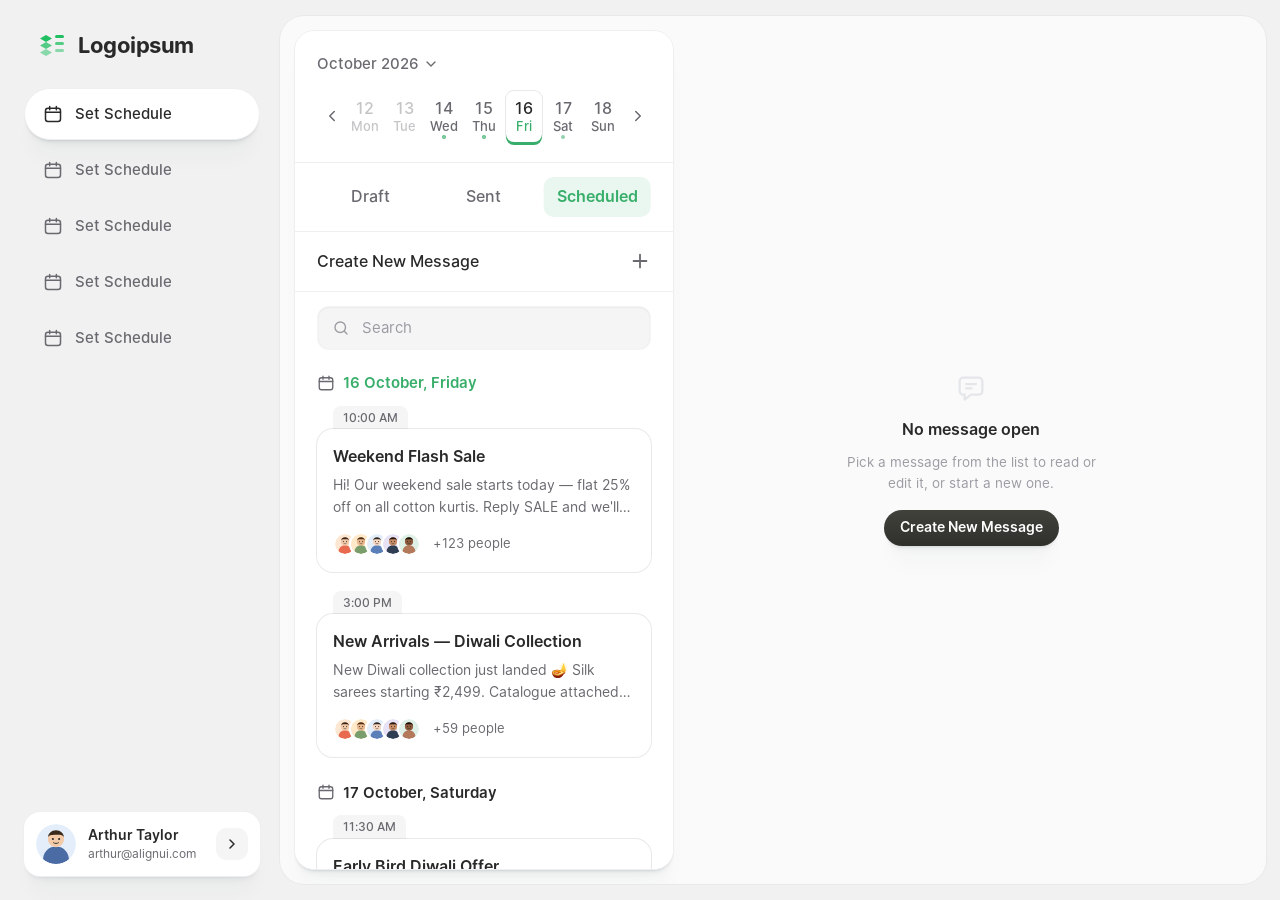
==== index.html @ b4d51d0e "Open on an empty composer and gate the draft flow The composer opened holding a message nobody asked" ====
<!DOCTYPE html>
<html lang="en">
<head>
<meta charset="UTF-8" />
<meta name="viewport" content="width=device-width, initial-scale=1.0" />
<title>Campaign Composer — WhatsApp Automation</title>
<link rel="stylesheet" href="css/styles.css" />
</head>
<body>

<!-- ============================= APP SHELL ============================= -->
<div class="app">

  <!-- ---------------------------- SIDEBAR ---------------------------- -->
  <aside class="sidebar">

    <div class="sidebar__logo">
      <svg width="32" height="32" viewBox="0 0 32 32" fill="none" aria-hidden="true">
        <path d="M4 8.5 10 5l6 3.5L10 12 4 8.5Z" fill="#1FBF62"/>
        <path d="M4 15.5 10 12l6 3.5L10 19l-6-3.5Z" fill="#1FBF62" opacity=".75"/>
        <path d="M4 22.5 10 19l6 3.5L10 26l-6-3.5Z" fill="#1FBF62" opacity=".5"/>
        <rect x="19" y="5" width="9" height="3" rx="1.5" fill="#1FBF62"/>
        <rect x="19" y="12" width="9" height="3" rx="1.5" fill="#1FBF62" opacity=".75"/>
        <rect x="19" y="19" width="9" height="3" rx="1.5" fill="#1FBF62" opacity=".5"/>
      </svg>
      <span class="sidebar__logo-text">Logoipsum</span>
    </div>

    <nav class="sidebar__nav" aria-label="Main">
      <a class="nav-item is-active" href="#">
        <span class="nav-item__icon">
          <svg viewBox="0 0 24 24" fill="none" aria-hidden="true">
            <rect x="3" y="5" width="18" height="16" rx="3" stroke="currentColor" stroke-width="1.8"/>
            <path d="M3 10h18M8 3v4M16 3v4" stroke="currentColor" stroke-width="1.8" stroke-linecap="round"/>
          </svg>
        </span>
        <span class="nav-item__label">Set Schedule</span>
      </a>
      <a class="nav-item" href="#">
        <span class="nav-item__icon">
          <svg viewBox="0 0 24 24" fill="none" aria-hidden="true">
            <rect x="3" y="5" width="18" height="16" rx="3" stroke="currentColor" stroke-width="1.8"/>
            <path d="M3 10h18M8 3v4M16 3v4" stroke="currentColor" stroke-width="1.8" stroke-linecap="round"/>
          </svg>
        </span>
        <span class="nav-item__label">Set Schedule</span>
      </a>
      <a class="nav-item" href="#">
        <span class="nav-item__icon">
          <svg viewBox="0 0 24 24" fill="none" aria-hidden="true">
            <rect x="3" y="5" width="18" height="16" rx="3" stroke="currentColor" stroke-width="1.8"/>
            <path d="M3 10h18M8 3v4M16 3v4" stroke="currentColor" stroke-width="1.8" stroke-linecap="round"/>
          </svg>
        </span>
        <span class="nav-item__label">Set Schedule</span>
      </a>
      <a class="nav-item" href="#">
        <span class="nav-item__icon">
          <svg viewBox="0 0 24 24" fill="none" aria-hidden="true">
            <rect x="3" y="5" width="18" height="16" rx="3" stroke="currentColor" stroke-width="1.8"/>
            <path d="M3 10h18M8 3v4M16 3v4" stroke="currentColor" stroke-width="1.8" stroke-linecap="round"/>
          </svg>
        </span>
        <span class="nav-item__label">Set Schedule</span>
      </a>
      <a class="nav-item" href="#">
        <span class="nav-item__icon">
          <svg viewBox="0 0 24 24" fill="none" aria-hidden="true">
            <rect x="3" y="5" width="18" height="16" rx="3" stroke="currentColor" stroke-width="1.8"/>
            <path d="M3 10h18M8 3v4M16 3v4" stroke="currentColor" stroke-width="1.8" stroke-linecap="round"/>
          </svg>
        </span>
        <span class="nav-item__label">Set Schedule</span>
      </a>
    </nav>

    <button class="account" type="button">
      <span class="account__avatar">
        <img src="assets/avatar-arthur.svg" alt="" />
      </span>
      <span class="account__meta">
        <span class="account__name">Arthur Taylor</span>
        <span class="account__mail">arthur@alignui.com</span>
      </span>
      <span class="account__chevron" aria-hidden="true">
        <svg viewBox="0 0 24 24" fill="none"><path d="m9 6 6 6-6 6" stroke="currentColor" stroke-width="2.2" stroke-linecap="round" stroke-linejoin="round"/></svg>
      </span>
    </button>

  </aside>

  <!-- --------------------------- WORKSPACE --------------------------- -->
  <main class="workspace">

    <!-- ......................... SCHEDULE PANEL ........................ -->
    <section class="panel" aria-label="Campaigns">

      <header class="panel__head">
        <button class="panel__month" id="monthBtn" type="button"
                aria-haspopup="dialog" aria-expanded="false">
          <span id="month">October 2026</span>
          <svg class="panel__month-caret" viewBox="0 0 24 24" fill="none" aria-hidden="true">
            <path d="m6 9 6 6 6-6" stroke="currentColor" stroke-width="2"
                  stroke-linecap="round" stroke-linejoin="round"/>
          </svg>
        </button>

        <div class="monthpop" id="monthPop" role="dialog" aria-label="Pick a date" hidden>
          <div class="monthpop__head">
            <button class="monthpop__nav" id="popPrev" type="button" aria-label="Previous month">
              <svg viewBox="0 0 24 24" fill="none"><path d="m15 6-6 6 6 6" stroke="currentColor" stroke-width="2" stroke-linecap="round" stroke-linejoin="round"/></svg>
            </button>
            <span class="monthpop__title" id="popTitle">October 2026</span>
            <button class="monthpop__nav" id="popNext" type="button" aria-label="Next month">
              <svg viewBox="0 0 24 24" fill="none"><path d="m9 6 6 6-6 6" stroke="currentColor" stroke-width="2" stroke-linecap="round" stroke-linejoin="round"/></svg>
            </button>
          </div>
          <div class="monthpop__dows" aria-hidden="true">
            <span>Mo</span><span>Tu</span><span>We</span><span>Th</span><span>Fr</span><span>Sa</span><span>Su</span>
          </div>
          <div class="monthpop__grid" id="popGrid"></div>
        </div>

        <div class="datestrip">
          <button class="datestrip__arrow" id="prevWeek" type="button" aria-label="Previous week">
            <svg viewBox="0 0 24 24" fill="none"><path d="m15 6-6 6 6 6" stroke="currentColor" stroke-width="2" stroke-linecap="round" stroke-linejoin="round"/></svg>
          </button>

          <ul class="datestrip__list" id="datestrip" role="tablist"></ul>

          <button class="datestrip__arrow" id="nextWeek" type="button" aria-label="Next week">
            <svg viewBox="0 0 24 24" fill="none"><path d="m9 6 6 6-6 6" stroke="currentColor" stroke-width="2" stroke-linecap="round" stroke-linejoin="round"/></svg>
          </button>
        </div>
      </header>

      <div class="segmented" role="tablist" aria-label="Campaign status">
        <div class="segmented__track" id="segTrack">
          <span class="segmented__thumb" aria-hidden="true"></span>
          <button class="segmented__item" type="button" role="tab" aria-selected="false" data-status="draft">Draft</button>
          <button class="segmented__item" type="button" role="tab" aria-selected="false" data-status="sent">Sent</button>
          <button class="segmented__item is-active" type="button" role="tab" aria-selected="true" data-status="scheduled">Scheduled</button>
        </div>
      </div>

      <button class="new-draft" type="button">
        <span>Create New Message</span>
        <span class="new-draft__plus" aria-hidden="true">
          <svg viewBox="0 0 24 24" fill="none"><path d="M12 5v14M5 12h14" stroke="currentColor" stroke-width="2" stroke-linecap="round"/></svg>
        </span>
      </button>

      <div class="panel__search">
        <label class="search">
          <span class="search__icon" aria-hidden="true">
            <svg viewBox="0 0 24 24" fill="none"><circle cx="11" cy="11" r="7" stroke="currentColor" stroke-width="1.8"/><path d="m20 20-3.2-3.2" stroke="currentColor" stroke-width="1.8" stroke-linecap="round"/></svg>
          </span>
          <input type="search" placeholder="Search" aria-label="Search campaigns" />
        </label>
      </div>

      <div class="panel__scroll" id="list"></div>
    </section>

    <!-- ........................... COMPOSER ........................... -->
    <section class="composer" aria-label="Message composer">

      <div class="composer__body">
        <div class="composer__title" contenteditable="true" role="textbox"
             aria-label="Campaign title" data-placeholder="Campaign Title"></div>
        <div class="composer__editor" contenteditable="true" role="textbox" aria-multiline="true"
             data-placeholder="Start writing you message"></div>
      </div>

      <!-- shown whenever nothing is selected, so the composer is never
           holding a message the user did not ask to open -->
      <div class="composer__empty" id="composerEmpty" hidden>
        <span class="composer__empty-icon" aria-hidden="true">
          <svg viewBox="0 0 24 24" fill="none">
            <path d="M4 6.5A2.5 2.5 0 0 1 6.5 4h11A2.5 2.5 0 0 1 20 6.5v7a2.5 2.5 0 0 1-2.5 2.5H12l-4.5 3.5V16H6.5A2.5 2.5 0 0 1 4 13.5v-7Z"
                  stroke="currentColor" stroke-width="1.6" stroke-linejoin="round"/>
            <path d="M8.5 8.5h7M8.5 11.5h4" stroke="currentColor" stroke-width="1.6" stroke-linecap="round"/>
          </svg>
        </span>
        <h3 class="composer__empty-title">No message open</h3>
        <p class="composer__empty-body">
          Pick a message from the list to read or edit it, or start a new one.
        </p>
        <button class="btn btn--primary" type="button" id="emptyNewBtn">Create New Message</button>
      </div>

      <!-- phone preview -->
      <aside class="preview" aria-label="WhatsApp preview">
        <div class="phone">
          <div class="phone__statusbar">
            <span class="phone__time">9:41</span>
            <span class="phone__indicators" aria-hidden="true">
              <svg viewBox="0 0 68 14" fill="none">
                <path d="M1 10h2v3H1zM5 8h2v5H5zM9 6h2v7H9zM13 4h2v9h-2z" fill="#111"/>
                <path d="M25 6.5a7 7 0 0 1 9 0M27 9a4 4 0 0 1 5 0M29.4 11.2l1.1 1.1 1.1-1.1a1.6 1.6 0 0 0-2.2 0Z" stroke="#111" stroke-width="1.3" stroke-linecap="round"/>
                <rect x="45" y="4" width="19" height="9" rx="2.6" stroke="#111" stroke-width="1.2"/>
                <rect x="46.6" y="5.6" width="15" height="5.8" rx="1.5" fill="#111"/>
                <path d="M65.6 7.4v2.2" stroke="#111" stroke-width="1.4" stroke-linecap="round"/>
              </svg>
            </span>
          </div>

          <div class="phone__topbar">
            <button class="phone__back" type="button" aria-label="Back">
              <svg viewBox="0 0 24 24" fill="none"><path d="m15 6-6 6 6 6" stroke="#0FA958" stroke-width="2.2" stroke-linecap="round" stroke-linejoin="round"/></svg>
            </button>
            <img class="phone__avatar" src="assets/avatar-3.svg" alt="" />
            <div class="phone__who">
              <span class="phone__name">Martha Craig</span>
              <span class="phone__sub">tap here for contact info</span>
            </div>
            <span class="phone__actions" aria-hidden="true">
              <svg viewBox="0 0 24 24" fill="none"><rect x="2" y="6" width="13" height="12" rx="3" stroke="#0FA958" stroke-width="1.7"/><path d="m16 11 5-3v8l-5-3v-2Z" stroke="#0FA958" stroke-width="1.7" stroke-linejoin="round"/></svg>
              <svg viewBox="0 0 24 24" fill="none"><path d="M6.5 3.5 9 8l-2 2c1 2.5 3.5 5 6 6l2-2 4.5 2.5-1.5 4C10 20 4 14 2.5 5l4-1.5Z" stroke="#0FA958" stroke-width="1.7" stroke-linejoin="round"/></svg>
            </span>
          </div>

          <div class="phone__chat">
            <div class="daychip">14 October</div>

            <div class="bub bub--out">Last two days of the Navratri sale — up to 40% off. Store open till 9 PM.<span class="bub__meta">10:00 <i class="tick"></i></span></div>

            <div class="bub bub--in">Do you have the green kurti in M?<span class="bub__meta">10:12</span></div>
            <div class="bub bub--out">Yes we do 🙂 Shall I keep one aside for you?<span class="bub__meta">10:15 <i class="tick"></i></span></div>
            <div class="bub bub--in">Yes please, I'll collect it tomorrow<span class="bub__meta">10:16</span></div>

            <div class="bub bub--out bub--file">
              <span class="file">
                <span class="file__icon" aria-hidden="true">
                  <svg viewBox="0 0 24 24" fill="none"><path d="M6 3h8l4 4v14H6V3Z" stroke="#0FA958" stroke-width="1.6" stroke-linejoin="round"/><path d="M14 3v4h4" stroke="#0FA958" stroke-width="1.6" stroke-linejoin="round"/></svg>
                </span>
                <span class="file__name">Diwali-Catalogue.pdf</span>
              </span>
              <span class="bub__meta">2.4 MB · pdf &nbsp;10:18 <i class="tick"></i></span>
            </div>

            <div class="daychip" id="liveDay" hidden>Today</div>

            <!-- live preview of what is typed in the composer -->
            <div class="bub bub--out bub--live" hidden></div>
          </div>

          <div class="phone__inputbar">
            <span class="phone__ibtn" aria-hidden="true">
              <svg viewBox="0 0 24 24" fill="none"><path d="M12 5v14M5 12h14" stroke="#7C8B95" stroke-width="1.9" stroke-linecap="round"/></svg>
            </span>
            <span class="phone__field"></span>
            <span class="phone__ibtn" aria-hidden="true">
              <svg viewBox="0 0 24 24" fill="none"><rect x="3" y="4" width="18" height="16" rx="5" stroke="#7C8B95" stroke-width="1.7"/><path d="M8 14c1.2 1.3 2.5 2 4 2s2.8-.7 4-2" stroke="#7C8B95" stroke-width="1.7" stroke-linecap="round"/></svg>
            </span>
            <span class="phone__ibtn" aria-hidden="true">
              <svg viewBox="0 0 24 24" fill="none"><rect x="3" y="6" width="14" height="12" rx="3" stroke="#7C8B95" stroke-width="1.7"/><path d="m17 12 4-3v6l-4-3Z" stroke="#7C8B95" stroke-width="1.7" stroke-linejoin="round"/></svg>
            </span>
            <span class="phone__ibtn" aria-hidden="true">
              <svg viewBox="0 0 24 24" fill="none"><rect x="9" y="3" width="6" height="11" rx="3" stroke="#7C8B95" stroke-width="1.7"/><path d="M5 11a7 7 0 0 0 14 0M12 18v3" stroke="#7C8B95" stroke-width="1.7" stroke-linecap="round"/></svg>
            </span>
          </div>

          <span class="phone__home" aria-hidden="true"></span>
        </div>
      </aside>

      <!-- ......................... ACTION BAR ......................... -->
      <footer class="actionbar">
        <div class="tools">
          <button class="tool" type="button" aria-label="Add location">
            <svg viewBox="0 0 24 24" fill="none"><circle cx="12" cy="12" r="9" stroke="currentColor" stroke-width="1.7"/><path d="M12 7.5c-1.7 0-3 1.3-3 2.9 0 2.2 3 5.6 3 5.6s3-3.4 3-5.6c0-1.6-1.3-2.9-3-2.9Z" stroke="currentColor" stroke-width="1.5" stroke-linejoin="round"/></svg>
          </button>
          <button class="tool" type="button" aria-label="Add image">
            <svg viewBox="0 0 24 24" fill="none"><rect x="3" y="5" width="18" height="14" rx="3.5" stroke="currentColor" stroke-width="1.7"/><circle cx="9" cy="10" r="1.6" stroke="currentColor" stroke-width="1.5"/><path d="m4.5 17.5 4.2-4 4 3.6 2.6-2.3 4.2 3.7" stroke="currentColor" stroke-width="1.6" stroke-linejoin="round"/></svg>
          </button>
          <button class="tool" type="button" aria-label="Attach file">
            <svg viewBox="0 0 24 24" fill="none"><path d="M3 7.5A2.5 2.5 0 0 1 5.5 5h3.2l2 2.4h7.8A2.5 2.5 0 0 1 21 9.9v6.6a2.5 2.5 0 0 1-2.5 2.5h-13A2.5 2.5 0 0 1 3 16.5v-9Z" stroke="currentColor" stroke-width="1.7" stroke-linejoin="round"/></svg>
          </button>
          <button class="tool" type="button" aria-label="Record voice note">
            <svg viewBox="0 0 24 24" fill="none"><circle cx="12" cy="12" r="9" stroke="currentColor" stroke-width="1.7"/><rect x="10" y="7.5" width="4" height="6.5" rx="2" stroke="currentColor" stroke-width="1.5"/><path d="M8.5 12.5a3.5 3.5 0 0 0 7 0" stroke="currentColor" stroke-width="1.5" stroke-linecap="round"/></svg>
          </button>
          <button class="tool" type="button" aria-label="Add poll">
            <svg viewBox="0 0 24 24" fill="none"><path d="M6 19v-6M12 19V5M18 19v-9" stroke="currentColor" stroke-width="1.9" stroke-linecap="round"/></svg>
          </button>
        </div>

        <span class="pop-anchor">
          <button class="pillbtn" type="button" id="schedBtn" aria-haspopup="dialog" aria-expanded="false">
            <svg viewBox="0 0 24 24" fill="none" aria-hidden="true"><rect x="3" y="5" width="18" height="16" rx="3" stroke="currentColor" stroke-width="1.8"/><path d="M3 10h18M8 3v4M16 3v4" stroke="currentColor" stroke-width="1.8" stroke-linecap="round"/></svg>
            <span class="pillbtn__label" id="schedLabel">Set Schedule</span>
          </button>

          <div class="popover popover--sched" id="schedPop" role="dialog" aria-label="Set schedule" hidden>
            <div class="schedpop__head">
              <h3 class="schedpop__title" id="schedHeading">Set your sending date</h3>
              <p class="schedpop__intro" id="schedIntro">
                Pick the day this campaign goes out. You can change it any time before it sends.
              </p>
            </div>

            <!-- step 1 · date -->
            <section class="schedstep" id="stepDate">
              <div class="calhead">
                <p class="calhead__title"><strong id="bigMonth">October</strong> <span id="bigYear">2026</span></p>
                <div class="calhead__nav">
                  <button class="monthpop__nav" type="button" id="bigToday" aria-label="Jump to today">
                    <svg viewBox="0 0 24 24" fill="none"><rect x="3" y="5" width="18" height="16" rx="3" stroke="currentColor" stroke-width="1.8"/><path d="M3 10h18M8 3v4M16 3v4" stroke="currentColor" stroke-width="1.8" stroke-linecap="round"/></svg>
                  </button>
                  <button class="monthpop__nav" type="button" id="bigPrev" aria-label="Previous month">
                    <svg viewBox="0 0 24 24" fill="none"><path d="m15 6-6 6 6 6" stroke="currentColor" stroke-width="2" stroke-linecap="round" stroke-linejoin="round"/></svg>
                  </button>
                  <button class="monthpop__nav" type="button" id="bigNext" aria-label="Next month">
                    <svg viewBox="0 0 24 24" fill="none"><path d="m9 6 6 6-6 6" stroke="currentColor" stroke-width="2" stroke-linecap="round" stroke-linejoin="round"/></svg>
                  </button>
                </div>
              </div>
              <!-- one scroll container so the labels and the dates share a
                   width; a scrollbar on the grid alone would offset them -->
              <div class="calscroll">
                <div class="calgrid__dows" aria-hidden="true">
                  <span>Mon</span><span>Tue</span><span>Wed</span><span>Thu</span><span>Fri</span><span>Sat</span><span>Sun</span>
                </div>
                <div class="calgrid" id="bigGrid"></div>
              </div>
            </section>

            <!-- step 2 · time -->
            <section class="schedstep schedstep--time" id="stepTime" hidden>
              <div class="wheel" id="timeWheel">
                <span class="wheel__band" aria-hidden="true"></span>
                <div class="wheel__col" id="wheelHour" role="listbox" aria-label="Hour"></div>
                <span class="wheel__sep" aria-hidden="true">:</span>
                <div class="wheel__col" id="wheelMinute" role="listbox" aria-label="Minute"></div>
                <div class="wheel__col wheel__col--period" id="wheelPeriod" role="listbox" aria-label="AM or PM"></div>
              </div>
            </section>

            <!-- step 3 · summary -->
            <section class="schedstep" id="stepSummary" hidden>
              <div class="schedpop__pad">
                <button class="chosen-date" type="button" id="backToDate">
                  <span class="chosen-date__icon" aria-hidden="true">
                    <svg viewBox="0 0 24 24" fill="none"><rect x="3" y="5" width="18" height="16" rx="3" stroke="currentColor" stroke-width="1.8"/><path d="M3 10h18M8 3v4M16 3v4" stroke="currentColor" stroke-width="1.8" stroke-linecap="round"/></svg>
                  </span>
                  <span class="chosen-date__text" id="chosenDate">Friday 16 October</span>
                  <span class="chosen-date__change">Change</span>
                </button>

                <div class="pop-anchor pop-anchor--block">
                  <button class="repeatrow" type="button" id="repeatBtn" aria-haspopup="dialog" aria-expanded="false">
                    <span class="repeatrow__icon" aria-hidden="true">
                      <svg viewBox="0 0 24 24" fill="none"><path d="M4 12a8 8 0 0 1 13.7-5.6M20 12a8 8 0 0 1-13.7 5.6" stroke="currentColor" stroke-width="1.8" stroke-linecap="round"/><path d="M17 3v4h-4M7 21v-4h4" stroke="currentColor" stroke-width="1.8" stroke-linecap="round" stroke-linejoin="round"/></svg>
                    </span>
                    <span class="repeatrow__meta">
                      <span class="repeatrow__title">Repeat</span>
                      <span class="repeatrow__value" id="repeatValue">Send once</span>
                    </span>
                    <span class="repeatrow__chev" aria-hidden="true">
                      <svg viewBox="0 0 24 24" fill="none"><path d="m9 6 6 6-6 6" stroke="currentColor" stroke-width="2" stroke-linecap="round" stroke-linejoin="round"/></svg>
                    </span>
                  </button>

                  <div class="popover popover--repeat" id="repeatPop" role="dialog" aria-label="Repeat" hidden>
                    <p class="popover__label popover__label--first">How often</p>
                    <div class="freq" id="repeatFreq">
                      <button class="timechip" type="button" data-freq="none">Once</button>
                      <button class="timechip" type="button" data-freq="daily">Daily</button>
                      <button class="timechip" type="button" data-freq="weekly">Weekly</button>
                      <button class="timechip" type="button" data-freq="monthly">Monthly</button>
                    </div>
                    <div id="repeatDaysWrap" hidden>
                      <p class="popover__label">On these days</p>
                      <div class="dowpick" id="repeatDays"></div>
                    </div>
                    <div id="repeatEndsWrap" hidden>
                      <p class="popover__label">Until</p>
                      <div class="ends" id="repeatEnds">
                        <label class="endrow"><input type="radio" name="ends" value="never" /><span>I stop it</span></label>
                        <label class="endrow"><input type="radio" name="ends" value="on" /><span>A date</span>
                          <input type="date" id="endsOn" aria-label="End date" /></label>
                        <label class="endrow"><input type="radio" name="ends" value="after" /><span>After</span>
                          <input type="number" id="endsAfter" min="1" max="99" value="4" aria-label="Number of sends" />
                          <span class="endrow__unit">sends</span></label>
                      </div>
                    </div>
                    <div class="popover__foot">
                      <span class="popover__summary" id="repeatSummary">Send once</span>
                      <button class="btn btn--primary" type="button" id="repeatDone">Done</button>
                    </div>
                  </div>
                </div>
              </div>
            </section>

            <div class="popover__foot schedpop__foot">
              <span class="popover__summary" id="bigSummary">Pick a date to continue</span>
              <span class="schedpop__actions">
                <button class="btn btn--ghost" type="button" id="schedCancel">Cancel</button>
                <span class="actionbar__rule" aria-hidden="true"></span>
                <button class="btn btn--primary" type="button" id="schedNextBtn" disabled>Continue</button>
              </span>
            </div>
          </div>
        </span>

        <span class="pop-anchor">
          <button class="pillbtn" type="button" id="contactBtn" aria-haspopup="dialog" aria-expanded="false">
            <svg viewBox="0 0 24 24" fill="none" aria-hidden="true"><circle cx="10" cy="8.5" r="3.5" stroke="currentColor" stroke-width="1.8"/><path d="M3.5 19c.6-3 3.3-4.6 6.5-4.6 1.3 0 2.5.3 3.5.8" stroke="currentColor" stroke-width="1.8" stroke-linecap="round"/><path d="M16 15.5h5M18.5 13v5" stroke="currentColor" stroke-width="1.8" stroke-linecap="round"/></svg>
            <span class="pillbtn__label" id="contactLabel">Select Contact</span>
          </button>

          <div class="popover popover--contacts" id="contactPop" role="dialog" aria-label="Choose who receives this" hidden>
            <label class="search search--sm">
              <span class="search__icon" aria-hidden="true">
                <svg viewBox="0 0 24 24" fill="none"><circle cx="11" cy="11" r="7" stroke="currentColor" stroke-width="1.8"/><path d="m20 20-3.2-3.2" stroke="currentColor" stroke-width="1.8" stroke-linecap="round"/></svg>
              </span>
              <input type="search" id="pickSearch" placeholder="Search lists, groups or people" aria-label="Search lists, groups or people" />
            </label>

            <div class="picktabs" id="pickTabs" role="tablist" aria-label="Filter recipients">
              <button class="picktab is-on" type="button" role="tab" aria-selected="true" data-tab="all">
                <span class="picktab__icon" aria-hidden="true">
                  <svg viewBox="0 0 24 24" fill="none"><rect x="4" y="4" width="6.5" height="6.5" rx="2" stroke="currentColor" stroke-width="1.8"/><rect x="13.5" y="4" width="6.5" height="6.5" rx="2" stroke="currentColor" stroke-width="1.8"/><rect x="4" y="13.5" width="6.5" height="6.5" rx="2" stroke="currentColor" stroke-width="1.8"/><rect x="13.5" y="13.5" width="6.5" height="6.5" rx="2" stroke="currentColor" stroke-width="1.8"/></svg>
                </span>
                <span class="picktab__label">All</span>
              </button>
              <button class="picktab" type="button" role="tab" aria-selected="false" data-tab="contacts">
                <span class="picktab__icon" aria-hidden="true">
                  <svg viewBox="0 0 24 24" fill="none"><circle cx="12" cy="8" r="3.6" stroke="currentColor" stroke-width="1.8"/><path d="M5 19.5c.8-3.3 3.6-5.1 7-5.1s6.2 1.8 7 5.1" stroke="currentColor" stroke-width="1.8" stroke-linecap="round"/></svg>
                </span>
                <span class="picktab__label">Contacts</span>
              </button>
              <button class="picktab" type="button" role="tab" aria-selected="false" data-tab="groups">
                <span class="picktab__icon" aria-hidden="true">
                  <svg viewBox="0 0 24 24" fill="none"><circle cx="9.5" cy="8.5" r="3.2" stroke="currentColor" stroke-width="1.8"/><path d="M3.5 19c.7-2.9 3.1-4.5 6-4.5s5.3 1.6 6 4.5" stroke="currentColor" stroke-width="1.8" stroke-linecap="round"/><path d="M16 6.1a3.2 3.2 0 0 1 0 6.1M17.6 15a5.6 5.6 0 0 1 3.4 4" stroke="currentColor" stroke-width="1.8" stroke-linecap="round"/></svg>
                </span>
                <span class="picktab__label">Groups</span>
              </button>
              <button class="picktab" type="button" role="tab" aria-selected="false" data-tab="channels">
                <span class="picktab__icon" aria-hidden="true">
                  <svg viewBox="0 0 24 24" fill="none"><path d="M4 10.5a2 2 0 0 1 2-2h2.2l6.6-3.9a1 1 0 0 1 1.5.9v13a1 1 0 0 1-1.5.9L8.2 15.5H6a2 2 0 0 1-2-2v-3Z" stroke="currentColor" stroke-width="1.8" stroke-linejoin="round"/><path d="M9 15.5V19" stroke="currentColor" stroke-width="1.8" stroke-linecap="round"/></svg>
                </span>
                <span class="picktab__label">Channels</span>
              </button>
            </div>

            <div class="picklist" id="pickList"></div>

            <div class="popover__foot">
              <span class="popover__summary" id="pickSummary">No one selected</span>
              <button class="btn btn--primary" type="button" id="pickDone">Done</button>
            </div>
          </div>
        </span>

        <div class="actionbar__end">
          <button class="btn btn--ghost" type="button" id="cancelBtn">Cancel</button>
          <span class="actionbar__rule" aria-hidden="true"></span>
          <button class="btn btn--primary" type="button" id="confirmBtn">Confirm</button>
        </div>
      </footer>

    </section>
  </main>
</div>

<!-- ------------------------- save-draft prompt ------------------------- -->
<div class="modal-backdrop" id="saveBackdrop" hidden>
  <div class="modal" role="dialog" aria-modal="true"
       aria-labelledby="saveTitle" aria-describedby="saveBody">
    <div class="modal__art">
      <img src="assets/draft-illustration.jpg" alt="" />
    </div>
    <div class="modal__content">
    <h2 class="modal__title" id="saveTitle">Save this as a draft?</h2>
    <p class="modal__body" id="saveBody">
      This message has not been scheduled yet. Save it and you can finish it later
      from the Draft tab.
    </p>
    <div class="modal__actions">
      <button class="btn btn--ghost" type="button" id="discardBtn">Discard</button>
      <span class="actionbar__rule" aria-hidden="true"></span>
      <button class="btn btn--primary" type="button" id="saveDraftBtn">Save draft</button>
    </div>
    </div>
  </div>
</div>

<script src="js/app.js"></script>
</body>
</html>
---- css/styles.css ----
/* ---------------------------------------------------------------- fonts */
/* Open Runde — SIL OFL 1.1, see assets/fonts/LICENSE.txt */
@font-face{font-family:"Open Runde";src:url("../assets/fonts/OpenRunde-Regular.woff2") format("woff2");font-weight:400;font-style:normal;font-display:swap;}
@font-face{font-family:"Open Runde";src:url("../assets/fonts/OpenRunde-Medium.woff2") format("woff2");font-weight:500;font-style:normal;font-display:swap;}
@font-face{font-family:"Open Runde";src:url("../assets/fonts/OpenRunde-Semibold.woff2") format("woff2");font-weight:600;font-style:normal;font-display:swap;}
@font-face{font-family:"Open Runde";src:url("../assets/fonts/OpenRunde-Bold.woff2") format("woff2");font-weight:700;font-style:normal;font-display:swap;}

/* =====================================================================
   WhatsApp Automation — Campaign Composer
   Static HTML/CSS front-end. Tokens live in :root so the Figma values
   can be swapped in one place.
   ===================================================================== */

:root{
  /* ---- colour ---- */
  --bg-app:        #F1F1F1;
  --bg-workspace:  #FAFAFA;
  --bg-surface:    #FFFFFF;
  --bg-subtle:     #F5F5F5;
  --bg-hover:      #F2F3F5;

  /* Set data-list-bg="tinted" on <html> for the grey list the gradient
     shadow needs; the time chip follows so it stays legible either way. */
  --bg-list:       #FFFFFF;
  --chip:          #F5F5F5;

  --brand:         #38AE6A;
  --brand-soft:    rgba(56,174,106,.10);
  --brand-line:    #38AE6A;

  --text-strong:   #292929;
  --text-body:     #6A6970;
  --text-muted:    #6A6970;
  --text-placeholder: #88888A;   /* empty composer / draft state */
  --text-faint:    #9C9BA3;

  --line:          #EEEFF1;
  --stroke:        rgba(41,41,41,.10);   /* 292929 @ 10% */
  --line-strong:   #E4E6EA;

  --dark:          #16161A;
  /* Confirm button, from Figma: linear, top to bottom */
  --btn-dark:      linear-gradient(180deg, #42423C 0%, #2F2F2C 100%);
  --rule:          rgba(41,41,41,.15);


  /* ---- gradient shadow (see .gradient-shadow) ----
     The lab01.dev recipe: a blurred gradient copy of the
     shape under its bottom edge, and a 1px gradient border that fades out
     toward the top. Stops follow that demo's easing curve, so the blend has
     no visible midpoint band. Stops are the reference demo's own teal -> orange ramp;
     tools/easing_gradient.py regenerates it for any other pair. */
  --grad: linear-gradient(90deg, #6DD3CE 0%, #6ED2CC 11.79%, #72CFC8 21.38%, #77CBC1 29.12%, #7EC5B7 35.34%, #86BEAC 40.37%, #90B69E 44.56%, #9BAD90 48.24%, #A6A480 51.76%, #B39A70 55.44%, #BF905F 59.63%, #CB854E 64.66%, #D87B3D 70.88%, #E3722D 78.62%, #EF681E 88.21%, #F96010 100%);

  /* Straight from the reference demo (60px button: 90%/60%, bottom -2px,
     blur 15px, glow .5, face white/80, ring .3). Only blur and offset are
     scaled by shape height — the card is ~110px, so x1.8. */
  --glow-w: 90%;
  --glow-h: 60%;
  --glow-y: -4px;     /* how far it sits below the shape */
  --glow-blur: 27px;
  --glow-op: .5;
  --ring-op: .3;
  --surface-op: .8;

  /* ---- radius ---- */
  --r-xs: 8px;
  --r-sm: 10px;
  --r-md: 12px;
  --r-lg: 16px;
  --r-xl: 20px;
  --r-2xl: 24px;
  --r-pill: 999px;

  /* ---- elevation ----
     The six stacked drop shadows from Figma, all #2A3346 at low opacity.
     --sh-md is the full stack and is what most raised surfaces use;
     --sh-sm is the first three layers for small in-list elements. */
  --sh-1: 0 1px  1px  -0.5px rgba(42,51,70,.03);
  --sh-2: 0 2px  2px  -1px   rgba(42,51,70,.04);
  --sh-3: 0 3px  3px  -1.5px rgba(42,51,70,.04);
  --sh-4: 0 5px  5px  -2.5px rgba(42,51,70,.03);
  --sh-5: 0 10px 10px -5px   rgba(42,51,70,.03);
  --sh-6: 0 24px 24px -8px   rgba(42,51,70,.03);

  --sh-sm: var(--sh-1), var(--sh-2), var(--sh-3);
  --sh-md: var(--sh-1), var(--sh-2), var(--sh-3), var(--sh-4), var(--sh-5), var(--sh-6);
  --sh-lg: var(--sh-md);

  /* ---- layout ---- */
  --sidebar-w: 252px;
  --panel-w:   388px;
  --phone-w:   320px;
  --phone-scale: .58;

  --font: "Open Runde", -apple-system, BlinkMacSystemFont, "Segoe UI", Roboto, Helvetica, Arial, sans-serif;
}

:root[data-list-bg="tinted"]{ --bg-list:#F3F2F2; --chip:#E8E7E8; }

*,*::before,*::after{ box-sizing:border-box; }

html,body{ height:100%; }

body{
  margin:0;
  font-family:var(--font);
  font-size:14px;
  line-height:1.45;
  color:var(--text-body);
  background:var(--bg-app);
  -webkit-font-smoothing:antialiased;
  text-rendering:optimizeLegibility;
}

button{ font:inherit; color:inherit; background:none; border:0; cursor:pointer; }
input{ font:inherit; color:inherit; }
a{ color:inherit; text-decoration:none; }
svg{ display:block; }

/* ---------------------------------------------------------------- shell */
.app{
  display:flex;
  gap:8px;
  height:100vh;
  padding:16px 14px 16px 20px;
}

/* -------------------------------------------------------------- sidebar */
.sidebar{
  width:var(--sidebar-w);
  flex:0 0 var(--sidebar-w);
  display:flex;
  flex-direction:column;
  padding:8px 12px 8px 4px;
}

.sidebar__logo{
  display:flex;
  align-items:center;
  gap:10px;
  padding:6px 12px 0;
  margin-bottom:26px;
}
.sidebar__logo-text{
  font-size:22px;
  font-weight:700;
  letter-spacing:-.02em;
  color:var(--text-strong);
}

.sidebar__nav{ display:flex; flex-direction:column; gap:4px; }

.nav-item{
  display:flex;
  align-items:center;
  gap:12px;
  height:52px;
  padding:0 18px;
  border:1px solid transparent;
  border-radius:var(--r-pill);
  color:var(--text-body);
  transition:background .15s ease, border-color .15s ease, box-shadow .15s ease;
}
.nav-item:hover{ background:rgba(255,255,255,.65); }
.nav-item.is-active{
  background:var(--bg-surface);
  border-color:var(--line);
  box-shadow:var(--sh-md);
  color:var(--text-strong);
}
.nav-item__icon{ width:20px; height:20px; color:var(--text-muted); }
.nav-item__icon svg{ width:100%; height:100%; }
.nav-item.is-active .nav-item__icon{ color:var(--text-strong); }
.nav-item__label{ font-size:15px; font-weight:500; }

.account{
  margin-top:auto;
  display:flex;
  align-items:center;
  gap:12px;
  width:100%;
  padding:12px;
  background:var(--bg-surface);
  border-radius:var(--r-lg);
  box-shadow:0 0 0 1px var(--line), var(--sh-md);
  text-align:left;
}
.account__avatar{ width:40px; height:40px; flex:0 0 40px; border-radius:50%; overflow:hidden; }
.account__avatar img{ width:100%; height:100%; display:block; }
.account__meta{ display:flex; flex-direction:column; min-width:0; }
.account__name{ font-size:14px; font-weight:600; color:var(--text-strong); }
.account__mail{ font-size:12px; color:var(--text-muted); overflow:hidden; text-overflow:ellipsis; white-space:nowrap; }
.account__chevron{
  margin-left:auto;
  flex:0 0 32px;
  width:32px; height:32px;
  display:grid; place-items:center;
  background:var(--bg-subtle);
  border-radius:var(--r-sm);
  color:var(--text-strong);
}
.account__chevron svg{ width:16px; height:16px; }

/* ------------------------------------------------------------ workspace */
.workspace{
  flex:1;
  min-width:0;
  display:flex;
  gap:24px;
  padding:14px;
  background:var(--bg-workspace);
  border-radius:var(--r-2xl);
  box-shadow:0 0 0 1px rgba(16,24,40,.03);
  overflow:hidden;
}

/* ------------------------------------------------------- schedule panel */
.panel{
  width:var(--panel-w);
  flex:0 0 var(--panel-w);
  display:flex;
  flex-direction:column;
  background:var(--bg-surface);
  border:1px solid var(--line);
  border-radius:var(--r-xl);
  box-shadow:var(--sh-md);
  overflow:hidden;
}

.panel__head{ position:relative; padding:20px 22px 16px; border-bottom:1px solid var(--line); }
.panel__month{
  display:flex;
  align-items:center;
  gap:4px;
  margin:0 0 14px;
  padding:2px 6px 2px 0;
  border-radius:var(--r-xs);
  font-size:15px;
  font-weight:500;
  color:var(--text-muted);
  transition:color .15s ease;
}
.panel__month:hover{ color:var(--text-strong); }
.panel__month-caret{
  width:16px; height:16px;
  transition:transform .2s ease;
}
.panel__month[aria-expanded="true"] .panel__month-caret{ transform:rotate(180deg); }

/* ------------------------------------------------------- month popover */
.monthpop{
  position:absolute;
  top:46px;
  left:18px;
  z-index:20;
  width:268px;
  padding:12px;
  background:var(--bg-surface);
  border:1px solid var(--line);
  border-radius:var(--r-lg);
  box-shadow:var(--sh-md);
  transform-origin:top left;
  animation:monthpop-in .16s ease-out;
}
.monthpop[hidden]{ display:none; }

@keyframes monthpop-in{
  from{ opacity:0; transform:translateY(-4px) scale(.98); }
  to  { opacity:1; transform:none; }
}
@media (prefers-reduced-motion: reduce){
  .monthpop{ animation:none; }
}

.monthpop__head{
  display:flex;
  align-items:center;
  justify-content:space-between;
  margin-bottom:8px;
}
.monthpop__title{ font-size:14px; font-weight:600; color:var(--text-strong); }
.monthpop__nav{
  width:26px; height:26px;
  display:grid; place-items:center;
  border-radius:var(--r-xs);
  color:var(--text-muted);
}
.monthpop__nav:hover{ background:var(--bg-hover); color:var(--text-strong); }
.monthpop__nav svg{ width:15px; height:15px; }

.monthpop__dows,
.monthpop__grid{
  display:grid;
  grid-template-columns:repeat(7,1fr);
  gap:2px;
}
.monthpop__dows{ margin-bottom:2px; }
.monthpop__dows span{
  text-align:center;
  font-size:11px;
  font-weight:500;
  color:var(--text-muted);
}

.mday{
  position:relative;
  height:32px;
  border-radius:var(--r-xs);
  font-size:13px;
  font-weight:500;
  color:var(--text-strong);
  transition:background .12s ease;
}
.mday:hover{ background:var(--bg-hover); }
.mday--out{ color:var(--text-faint); }
.mday--today:not(.mday--on){ color:var(--brand); font-weight:600; }
.mday--on{
  background:var(--brand);
  color:#fff;
  font-weight:600;
}
.mday--on:hover{ background:var(--brand); }
.mday--off{ opacity:.3; cursor:default; }
.mday--off:hover{ background:none; }
.mday__dot{
  position:absolute;
  left:50%;
  bottom:4px;
  width:4px; height:4px;
  margin-left:-2px;
  border-radius:50%;
  background:var(--brand);
}
.mday--on .mday__dot{ background:#fff; }

.datestrip{ display:flex; align-items:center; gap:2px; padding-bottom:4px; }
.datestrip__arrow{
  width:28px; height:28px; flex:0 0 28px;
  display:grid; place-items:center;
  border-radius:50%;
  color:var(--text-muted);
}
.datestrip__arrow:hover{ background:var(--bg-hover); color:var(--text-strong); }
.datestrip__arrow svg{ width:18px; height:18px; }

/* 4px is the floor for the gap, so the pills flex down to --dpill-min before
   the strip gives up and renders fewer days (see daysThatFit in app.js). */
.datestrip__list{
  --dpill-min: 34px;
  --dpill-gap: 4px;
  flex:1;
  min-width:0;          /* without this the pills' min-width becomes the
                           strip's floor and clientWidth never reports the
                           squeeze, so the day count could not react to it */
  display:flex;
  /* Centred rather than spread: when the strip drops days the leftovers
     would otherwise blow the gaps out to 20px+ between three lonely pills. */
  justify-content:center;
  gap:var(--dpill-gap);
  margin:0; padding:0;
  list-style:none;
}
.datestrip__list > li{ flex:1 1 0; min-width:var(--dpill-min); max-width:38px; }
/* Selected state is a single element: one 1px stroke around the whole shape,
   with the green lip as the bottom 3px of the background so the same radius
   clips both. Stacking two stroked frames made the lip read as ragged where
   the strokes crossed at the corners.

   border-box + no-repeat are load-bearing — the default padding-box tile is
   2px shorter than the painted area, so the band repeats and wraps to the
   top edge. */
.dpill{
  position:relative;
  display:flex;
  flex-direction:column;
  align-items:center;
  justify-content:center;
  width:100%;
  height:51px;
  padding:8px 4px;
  gap:4px;
  border-radius:var(--r-xs);
  color:var(--text-body);
  transition:background .15s ease;
}
.dpill:hover{ background:var(--bg-hover); }
/* Only the two labels are lifted above the background. The dot is left out
   on purpose: giving it position:relative here beat its own absolute rule on
   specificity, so it rejoined the flex flow and shunted the labels 2px up on
   every day that had campaigns. */
.dpill__num, .dpill__day{ position:relative; z-index:1; }
.dpill__num{ font-size:16px; font-weight:500; line-height:1; letter-spacing:-.01em; }
.dpill__day{ font-size:13px; font-weight:500; line-height:1; color:var(--text-muted); }

/* The lip is a zero-blur box-shadow: a copy of the very same silhouette
   offset 3px down. Its corner curve is a pure translation of the card's, so
   the band keeps an even thickness the whole way round and there is no seam
   to gap — which is what stacking two separate strokes kept producing. */
.dpill.is-active{
  background:var(--bg-surface);
  box-shadow:0 3px 0 0 var(--brand), 0 0 0 1px var(--stroke);
  color:var(--text-strong);
}

/* ---------------------------------------------------------------------
   Gradient shadow — not used on this screen. Kept as an opt-in component
   after https://lab01.dev/experiments/12/ for reuse elsewhere (the
   WhatsApp connection screen is the obvious candidate: one focal card,
   quiet surroundings, which is where this technique earns its keep).

   Usage — three layers, glow and surface as real elements because a
   negative z-index child would paint behind an ancestor's background:

     <div class="gradient-shadow">
       <span class="layer layer--glow"></span>
       <span class="layer layer--surface"></span>
       ... content ...
     </div>

   Needs a tinted ground to read; on white the halo all but disappears and
   only the ring survives. Scale --glow-blur and --glow-y with the shape's
   height (the reference is 15px / -2px on a 60px-tall button) and leave
   every other value alone.
   --------------------------------------------------------------------- */
.gradient-shadow{ position:relative; }
.gradient-shadow > :not(.layer){ position:relative; z-index:1; }

.gradient-shadow > .layer{
  position:absolute;
  border-radius:inherit;
  pointer-events:none;
  z-index:0;
}
.gradient-shadow > .layer--glow{
  left:50%;
  transform:translateX(-50%);
  bottom:var(--glow-y);
  width:var(--glow-w);
  height:var(--glow-h);
  background:var(--grad);
  filter:blur(var(--glow-blur));
  opacity:var(--glow-op);
}
.gradient-shadow > .layer--surface{
  inset:0;
  background:rgba(255,255,255,var(--surface-op));
  box-shadow:0 0 0 1px rgba(0,0,0,.05), inset 0 1px 1px rgba(255,255,255,1);
}

/* 1px gradient border: a 1px padding ring exposed by a padding-box mask,
   then faded toward the top by a second mask layer. */
.gradient-shadow::after{
  content:"";
  position:absolute;
  inset:-1px;
  padding:1px;
  border-radius:inherit;
  background:var(--grad);
  opacity:var(--ring-op);
  pointer-events:none;
  mask-image:linear-gradient(to top, #000, transparent 100%),
             linear-gradient(#000 0 0),
             linear-gradient(#000 0 0);
  mask-clip:border-box, content-box, border-box;
  mask-composite:intersect, exclude, add;
}

.dpill.is-active .dpill__day{ color:var(--brand); }

/* Today, when it is not the selected day, is emphasised but never green —
   green is the selection's colour alone, and two greens in the strip read as
   two selections. */
.dpill.is-today:not(.is-active) .dpill__num{ color:var(--text-strong); font-weight:600; }

/* a day that has campaigns in the current tab */
.dpill__dot{
  position:absolute;
  bottom:3px;
  width:4px; height:4px;
  border-radius:50%;
  background:var(--brand);
  opacity:.55;
}
.dpill.is-active .dpill__dot{ display:none; }
.dpill__dot[hidden]{ display:none; }
/* hollow: this day's campaigns are real, they just live in another tab */
.dpill__dot--other{ background:transparent; box-shadow:inset 0 0 0 1.5px var(--brand); opacity:.8; }

/* A past day with nothing on it cannot be opened and cannot be filled, so it
   is shown as unavailable rather than silently ignoring the tap. */
.dpill.is-off{ opacity:.38; cursor:default; }
.dpill.is-off:hover{ background:none; }

/* segmented control */
.segmented{
  padding:14px 22px;
  border-bottom:1px solid var(--line);
}
.segmented__track{
  position:relative;
  display:grid;
  grid-template-columns:repeat(3,1fr);
  gap:6px;
}

/* The highlight is one rectangle that travels between tabs rather than
   fading in place. --i is the active index; the slot pitch is the thumb's
   own width plus the 6px gap, so translateX in % does the arithmetic. */
.segmented__thumb{
  position:absolute;
  top:0; left:0;
  height:100%;
  width:calc((100% - 12px) / 3);
  border-radius:var(--r-sm);
  background:var(--brand-soft);
  transform:translateX(calc((100% + 6px) * var(--i, 2)));
  transition:transform .34s cubic-bezier(.34, 1.12, .42, 1);
}
.segmented__item{
  position:relative;
  z-index:1;
  height:40px;
  border-radius:var(--r-sm);
  font-size:16px;
  font-weight:500;
  color:var(--text-muted);
  transition:color .2s ease;
}
.segmented__item:hover{ color:var(--text-strong); }
.segmented__item.is-active{
  color:var(--brand);
  font-weight:600;
}

@media (prefers-reduced-motion: reduce){
  .segmented__thumb{ transition:none; }
}

/* create new draft */
.new-draft{
  display:flex;
  align-items:center;
  justify-content:space-between;
  width:100%;
  padding:18px 22px;
  font-size:16px;
  font-weight:500;
  color:var(--text-strong);
  border-bottom:1px solid var(--line);
  transition:background .15s ease;
}
.new-draft:hover{ background:var(--bg-subtle); }
.new-draft__plus{ width:22px; height:22px; color:var(--text-body); }
.new-draft__plus svg{ width:100%; height:100%; }

/* search */
.panel__search{ padding:14px 22px 4px; }
.search{
  display:flex;
  align-items:center;
  gap:10px;
  height:44px;
  padding:0 14px;
  background:var(--bg-subtle);
  border:1px solid transparent;
  border-radius:var(--r-md);
  box-shadow:inset 0 0.41px 1.65px rgba(0,0,0,.08);
  transition:border-color .15s ease, background .15s ease;
}
.search:focus-within{ background:var(--bg-surface); border-color:var(--line-strong); }
.search__icon{ width:18px; height:18px; color:var(--text-faint); }
.search__icon svg{ width:100%; height:100%; }
.search input{
  flex:1; min-width:0;
  border:0; outline:0; background:none;
  font-size:15px;
}
.search input::placeholder{ color:var(--text-faint); }
.search input::-webkit-search-cancel-button{ -webkit-appearance:none; }

/* scrollable list */
.panel__scroll{
  flex:1;
  overflow-y:auto;
  background:var(--bg-list);
  padding:18px 22px 24px;
  scrollbar-width:thin;
  scrollbar-color:#DDD transparent;
}
.panel__scroll::-webkit-scrollbar{ width:6px; }
.panel__scroll::-webkit-scrollbar-thumb{ background:#DDD; border-radius:3px; }

.daygroup + .daygroup{ margin-top:22px; }
.daygroup.is-selected .daygroup__title{ color:var(--brand); }

/* The selected day when it holds nothing — a slot to fill, not a gap. */
.dayempty{
  display:flex;
  flex-wrap:wrap;
  align-items:center;
  gap:10px;
  padding:14px 16px;
  border:1px dashed var(--line-strong);
  border-radius:var(--r-md);
}
.dayempty__text{ margin:0; font-size:13px; color:var(--text-faint); }
.dayempty__add{
  padding:5px 10px;
  border-radius:var(--r-pill);
  background:var(--brand-soft);
  font-size:12.5px;
  font-weight:600;
  color:var(--brand);
}
.dayempty__add:hover{ background:rgba(56,174,106,.16); }
.dayempty__link{
  margin-left:auto;
  font-size:12.5px;
  font-weight:500;
  color:var(--text-body);
  text-decoration:underline;
  text-underline-offset:2px;
}
.dayempty__link:hover{ color:var(--text-strong); }
.daygroup__title{
  display:flex;
  align-items:center;
  gap:8px;
  margin:0 0 12px;
  font-size:15px;
  font-weight:600;
  color:var(--text-strong);
}
.daygroup__icon{ width:18px; height:18px; color:var(--text-muted); }
.daygroup__icon svg{ width:100%; height:100%; }

.slot{ padding-bottom:3px; }
.slot + .slot{ margin-top:16px; }
/* Figma has the chip and the card overlapping by 4px. The chip tucks behind
   the card, and its square bottom corners run into the card's top edge. */
.slot__time{
  position:relative;
  z-index:0;
  display:inline-block;
  margin-left:16px;      /* lines up with the card's 16px padding */
  margin-bottom:-4px;
  padding:3px 10px 7px;
  background:var(--chip);
  border-radius:var(--r-xs) var(--r-xs) 0 0;
  font-size:12px;
  font-weight:500;
  color:var(--text-muted);
}

/* Same single-element construction as the date pill. */
/* The outline is a box-shadow ring rather than a border, so the green lip
   can paint over it. Shadows paint first-listed on top: the lip is a copy of
   the silhouette offset 3px down, and where it overlaps the ring's bottom
   edge it covers it — so the outline reads as one stroke that turns green at
   the bottom, instead of a grey stroke with a second green one under it. */
.campaign{
  position:relative;
  z-index:1;                 /* sits over the time chip tucked beneath it */
  padding:16px;
  background:var(--bg-surface);
  border-radius:var(--r-lg);
  box-shadow:0 0 0 1px var(--stroke);
  cursor:pointer;
  outline:0;
  transition:box-shadow .15s ease;
}
.campaign:hover{ box-shadow:0 0 0 1px rgba(41,41,41,.18); }
.campaign > *{ position:relative; z-index:1; }

.campaign.is-selected,
.campaign.is-selected:hover{
  box-shadow:0 3px 0 0 var(--brand), 0 0 0 1px var(--stroke);
}

.campaign__title{
  margin:0 0 6px;
  font-size:16px;
  font-weight:600;
  color:var(--text-strong);
}
.campaign__excerpt{
  margin:0 0 14px;
  font-size:14px;
  line-height:1.55;
  color:var(--text-muted);
  display:-webkit-box;
  -webkit-line-clamp:2;
  -webkit-box-orient:vertical;
  overflow:hidden;
}
.campaign__excerpt.is-empty{ font-style:italic; color:var(--text-faint); }

.campaign__foot{ display:flex; align-items:center; gap:12px; min-height:24px; }
.stack{ display:flex; }
.stack__img{
  width:24px; height:24px;
  border-radius:50%;
  border:2px solid var(--bg-surface);
  object-fit:cover;
}
.stack__img + .stack__img{ margin-left:-8px; }
.campaign__more{ font-size:13px; color:var(--text-muted); }

/* empty state */
.empty{
  display:flex;
  flex-direction:column;
  align-items:center;
  gap:12px;
  padding:56px 20px;
  text-align:center;
  color:var(--text-faint);
}
.empty__icon{ width:26px; height:26px; }
.empty__icon svg{ width:100%; height:100%; }
.empty p{ margin:0; font-size:14px; max-width:24ch; line-height:1.5; }

/* --------------------------------------------------------------- composer */
.composer{
  flex:1;
  min-width:0;
  display:grid;
  grid-template-columns:minmax(0,1fr) auto;
  grid-template-rows:1fr auto;
  gap:24px;
  padding:24px 10px 6px 6px;
}

.composer__body{ grid-column:1; grid-row:1; min-width:0; padding-top:6px; }

/* Nothing selected: the composer has no message to hold, so it says so
   instead of presenting an editable blank that looks like a new one. */
.composer.is-empty > :not(.composer__empty){ display:none; }
.composer__empty{
  grid-column:1 / -1;
  grid-row:1 / -1;
  display:flex;
  flex-direction:column;
  align-items:center;
  justify-content:center;
  gap:10px;
  text-align:center;
  color:var(--text-faint);
}
.composer__empty[hidden]{ display:none; }
.composer__empty-icon{ width:34px; height:34px; color:var(--line-strong); }
.composer__empty-icon svg{ width:100%; height:100%; }
.composer__empty-title{
  margin:2px 0 0;
  font-size:16px;
  font-weight:600;
  color:var(--text-strong);
}
.composer__empty-body{ margin:0; font-size:13.5px; max-width:34ch; line-height:1.55; }
.composer__empty .btn--primary{ margin-top:6px; padding:0 16px; }

/* contenteditable rather than an input: a long campaign title has to wrap
   onto a second line, and an input can only ever clip or ellipsise. */
.composer__title{
  display:block;
  width:100%;
  outline:0;
  font-size:30px;
  font-weight:600;
  line-height:1.25;
  letter-spacing:-.02em;
  color:var(--text-strong);
  margin-bottom:20px;
  overflow-wrap:anywhere;
}
.composer__title:empty::before{
  content:attr(data-placeholder);
  color:var(--text-placeholder);
}

.composer__editor{
  min-height:200px;
  outline:0;
  font-size:19px;
  line-height:1.6;
  color:var(--text-strong);
}
.composer__editor:empty::before{
  content:attr(data-placeholder);
  color:var(--text-placeholder);
}

/* ------------------------------------------------------------ phone preview */
.preview{
  grid-column:2; grid-row:1;
  width:calc(var(--phone-w) * var(--phone-scale));
  height:calc(690px * var(--phone-scale));
}

.phone{
  width:var(--phone-w);
  height:690px;
  transform:scale(var(--phone-scale));
  transform-origin:top left;
  display:flex;
  flex-direction:column;
  background:var(--bg-surface);
  border:1px solid #E7E7E7;
  border-radius:34px;
  box-shadow:var(--sh-lg);
  overflow:hidden;
}

.phone__statusbar{
  display:flex; align-items:center; justify-content:space-between;
  padding:12px 24px 4px;
  font-size:13px; font-weight:600; color:#111;
}
.phone__indicators svg{ width:68px; height:14px; }

.phone__topbar{
  display:flex; align-items:center; gap:8px;
  padding:8px 14px 10px;
  border-bottom:1px solid #EDEDED;
}
.phone__back{ width:16px; height:16px; flex:0 0 16px; }
.phone__back svg{ width:100%; height:100%; }
.phone__avatar{ width:30px; height:30px; border-radius:50%; }
.phone__who{ display:flex; flex-direction:column; min-width:0; }
.phone__name{ font-size:13px; font-weight:600; color:#111; }
.phone__sub{ font-size:9px; color:#8C8C8C; }
.phone__actions{ margin-left:auto; display:flex; gap:10px; }
.phone__actions svg{ width:18px; height:18px; }

.phone__chat{
  flex:1;
  display:flex;
  flex-direction:column;
  gap:5px;
  padding:10px 10px 8px;
  overflow-y:auto;
  background-color:#EFE7DE;
  background-image:url("../assets/wa-pattern.svg");
  background-size:280px;
}
.phone__chat::-webkit-scrollbar{ width:0; }

.daychip{
  align-self:center;
  margin:4px 0;
  padding:3px 9px;
  background:#E4F0DF;
  border-radius:7px;
  font-size:9px;
  color:#5B6B60;
}

.bub{
  position:relative;
  max-width:78%;
  padding:6px 9px 5px;
  border-radius:9px;
  font-size:11px;
  line-height:1.35;
  color:#111;
  box-shadow:0 1px 1px rgba(0,0,0,.06);
  word-wrap:break-word;
}
.bub--out{ align-self:flex-end; background:#E2FFC7; border-top-right-radius:2px; }
.bub--in { align-self:flex-start; background:#FFFFFF; border-top-left-radius:2px; }

.bub__meta{
  display:inline-flex;
  align-items:center;
  gap:3px;
  float:right;
  margin:6px 0 -2px 8px;
  font-size:8px;
  color:#7C8B7A;
  white-space:nowrap;
}
.tick{
  width:11px; height:8px;
  background:no-repeat center/contain url("data:image/svg+xml;utf8,<svg xmlns='http://www.w3.org/2000/svg' viewBox='0 0 16 11'><path d='M1 6.2 3.6 9 9 2.2' fill='none' stroke='%2353BDEB' stroke-width='1.6' stroke-linecap='round' stroke-linejoin='round'/><path d='M6.6 6.2 9.2 9l5.4-6.8' fill='none' stroke='%2353BDEB' stroke-width='1.6' stroke-linecap='round' stroke-linejoin='round'/></svg>");
}

.bub--file{ min-width:118px; }
.file{ display:flex; align-items:center; gap:6px; }
.file__icon{ width:13px; height:13px; }
.file__icon svg{ width:100%; height:100%; }
.file__name{ font-size:11px; }

.phone__inputbar{
  display:flex; align-items:center; gap:8px;
  padding:8px 12px 6px;
  background:#F6F6F6;
}
.phone__ibtn{ width:18px; height:18px; flex:0 0 18px; }
.phone__ibtn svg{ width:100%; height:100%; }
.phone__field{
  flex:1; height:26px;
  background:var(--bg-surface);
  border-radius:var(--r-pill);
  box-shadow:0 1px 1px rgba(0,0,0,.05);
}
.phone__home{
  display:block;
  width:110px; height:4px;
  margin:6px auto 8px;
  background:#111;
  border-radius:2px;
}

/* -------------------------------------------------------------- action bar */
.actionbar{
  grid-column:1 / -1;
  grid-row:2;
  display:flex;
  align-items:center;
  flex-wrap:wrap;
  gap:12px;
  row-gap:10px;
  padding:14px 2px 16px;
}

.tools{
  display:flex;
  align-items:center;
  flex:0 0 auto;
  gap:0;
  padding:4px 6px;
  background:var(--bg-surface);
  border:1px solid var(--line);
  border-radius:var(--r-pill);
  box-shadow:var(--sh-md);
}
.tool{
  width:32px; height:32px;
  display:grid; place-items:center;
  border-radius:50%;
  color:var(--text-body);
  transition:background .15s ease;
}
.tool:hover{ background:var(--bg-hover); }
.tool svg{ width:19px; height:19px; }

.pillbtn{
  display:inline-flex;
  align-items:center;
  flex:0 0 auto;
  gap:7px;
  height:42px;
  padding:0 12px;
  background:var(--bg-surface);
  border:1px solid var(--line);
  border-radius:var(--r-pill);
  box-shadow:var(--sh-md);
  font-size:14px;
  font-weight:500;
  white-space:nowrap;
  color:var(--text-strong);
  transition:background .15s ease;
}
.pillbtn:hover{ background:#FBFBFB; }
  .pillbtn__label{
  max-width:150px;
  overflow:hidden;
  text-overflow:ellipsis;
  white-space:nowrap;
}
.mday[disabled]{ color:var(--text-faint); opacity:.5; cursor:default; }
.mday[disabled]:hover{ background:none; }
.pillbtn svg{ width:18px; height:18px; flex:0 0 18px; color:var(--text-body); }

.actionbar__end{ margin-left:auto; display:flex; align-items:center; gap:12px; }

/* hairline between Cancel and Confirm, 12px clear on each side */
.actionbar__rule{
  width:1px;
  height:16px;
  flex:0 0 1px;
  background:var(--rule);
}

.btn{
  height:36px;
  padding:0 10px;
  border-radius:var(--r-pill);
  font-size:14px;
  font-weight:500;
  white-space:nowrap;
  transition:background .15s ease, opacity .15s ease;
}
.btn--ghost{ padding:0; color:var(--text-strong); }
.btn--ghost:hover{ color:#000; }
.btn--primary{
  background:var(--btn-dark);
  color:#fff;
  font-weight:600;
  box-shadow:var(--sh-md);
}
.btn--primary:hover{ filter:brightness(1.12); }

/* Confirm stays dead until the draft can actually be sent. */
.btn:disabled{ opacity:.4; cursor:not-allowed; }
.btn:disabled:hover{ filter:none; color:inherit; }

/* ----------------------------------------------------------- popovers */
.pop-anchor{ position:relative; display:inline-flex; }

.popover{
  position:absolute;
  bottom:calc(100% + 10px);
  left:0;
  z-index:40;
  width:304px;
  padding:14px;
  background:var(--bg-surface);
  border-radius:var(--r-lg);
  box-shadow:0 0 0 1px var(--line), var(--sh-md);
  animation:pop-in .16s ease-out;
}
.popover[hidden]{ display:none; }

@keyframes pop-in{
  from{ opacity:0; transform:translateY(6px) scale(.98); }
  to  { opacity:1; transform:none; }
}
@media (prefers-reduced-motion: reduce){ .popover{ animation:none; } }

.popover__label{
  margin:14px 0 8px;
  font-size:11px;
  font-weight:600;
  letter-spacing:.04em;
  text-transform:uppercase;
  color:var(--text-muted);
}
.popover__foot{
  display:flex;
  align-items:center;
  justify-content:space-between;
  gap:10px;
  margin-top:14px;
  padding-top:12px;
  border-top:1px solid var(--line);
}
.popover__summary{ font-size:12.5px; line-height:1.4; color:var(--text-muted); }
.popover .btn{ height:32px; padding:0 14px; flex:0 0 auto; }

/* ---- schedule: presets, times, custom time ---- */
.presets{ display:flex; gap:6px; margin-bottom:12px; }
.preset{
  flex:1;
  height:32px;
  border-radius:var(--r-xs);
  background:var(--bg-subtle);
  font-size:12.5px;
  font-weight:500;
  color:var(--text-strong);
  transition:background .12s ease, color .12s ease;
}
.preset:hover{ background:var(--bg-hover); }
.preset.is-on{ background:var(--brand-soft); color:var(--brand); font-weight:600; }

.minimonth__head{
  display:flex;
  align-items:center;
  justify-content:space-between;
  margin-bottom:6px;
}

.times{ display:grid; grid-template-columns:repeat(3,1fr); gap:6px; }
.timechip{
  height:32px;
  border-radius:var(--r-xs);
  background:var(--bg-subtle);
  font-size:12.5px;
  font-weight:500;
  color:var(--text-strong);
  transition:background .12s ease, color .12s ease;
}
.timechip:hover{ background:var(--bg-hover); }
.timechip.is-on{ background:var(--brand-soft); color:var(--brand); font-weight:600; }

.time-custom{
  display:flex;
  align-items:center;
  justify-content:space-between;
  gap:8px;
  margin-top:8px;
  font-size:12.5px;
  color:var(--text-muted);
}
.time-custom input{
  height:32px;
  padding:0 8px;
  background:var(--bg-subtle);
  border:0;
  border-radius:var(--r-xs);
  font-size:12.5px;
  font-weight:500;
  color:var(--text-strong);
}

/* keep the picker inside the workspace — its button sits at the right edge */
.popover--contacts{ left:auto; right:0; width:340px; }

/* ---- contacts ---- */
.search--sm{ height:36px; padding:0 10px; }
.search--sm input{ font-size:13px; }

/* The four filters do not fit the popover width, so the row scrolls the way
   WhatsApp's own does. The fade on the right edge is the only affordance. */
.picktabs{
  display:flex;
  gap:6px;
  margin:10px -14px 0;
  padding:2px 14px;
  overflow-x:auto;
  scrollbar-width:none;
  -webkit-overflow-scrolling:touch;
  cursor:grab;
  user-select:none;
  -webkit-user-select:none;
  -webkit-mask-image:linear-gradient(90deg, #000 0, #000 calc(100% - 22px), transparent 100%);
          mask-image:linear-gradient(90deg, #000 0, #000 calc(100% - 22px), transparent 100%);
}
.picktabs::-webkit-scrollbar{ display:none; }
.picktabs.is-dragging{ cursor:grabbing; }
.picktabs.is-dragging .picktab{ cursor:grabbing; }
.picktab{
  display:flex;
  align-items:center;
  gap:5px;
  flex:0 0 auto;
  height:30px;
  padding:0 11px;
  border:1px solid var(--line-strong);
  border-radius:var(--r-pill);
  background:var(--bg-surface);
  font-size:12.5px;
  font-weight:500;
  color:var(--text-body);
  white-space:nowrap;
  transition:background .12s ease, color .12s ease, border-color .12s ease;
}
.picktab:hover{ background:var(--bg-subtle); color:var(--text-strong); }
.picktab__icon{ display:grid; place-items:center; }
.picktab__icon svg{ width:14px; height:14px; }
.picktab.is-on{
  background:var(--dark);
  border-color:var(--dark);
  color:#fff;
  font-weight:600;
}
.picktab.is-on:hover{ background:var(--dark); color:#fff; }

.picklist{
  max-height:236px;
  margin:10px -6px 0;
  padding:0 6px;
  overflow-y:auto;
  scrollbar-width:thin;
}
.picksection{
  padding:8px 6px 4px;
  font-size:11px;
  font-weight:600;
  letter-spacing:.04em;
  text-transform:uppercase;
  color:var(--text-muted);
}
.pickrow{
  display:flex;
  align-items:center;
  gap:10px;
  width:100%;
  padding:7px 6px;
  border-radius:var(--r-sm);
  text-align:left;
  transition:background .12s ease;
}
.pickrow:hover{ background:var(--bg-subtle); }
.pickrow__avatar{
  width:28px; height:28px; flex:0 0 28px;
  display:grid; place-items:center;
  border-radius:50%;
  background:var(--brand-soft);
  color:var(--brand);
  font-size:11px;
  font-weight:600;
}
.pickrow__avatar img{ width:100%; height:100%; border-radius:50%; }
.pickrow__meta{ min-width:0; }
.pickrow__name{
  display:block;
  font-size:13.5px;
  font-weight:500;
  color:var(--text-strong);
  overflow:hidden; text-overflow:ellipsis; white-space:nowrap;
}
.pickrow__sub{ display:block; font-size:11.5px; color:var(--text-muted); }
.pickrow__check{
  margin-left:auto;
  flex:0 0 18px;
  width:18px; height:18px;
  display:grid; place-items:center;
  border:1.5px solid var(--line-strong);
  border-radius:6px;
  color:#fff;
  transition:background .12s ease, border-color .12s ease;
}
.pickrow__check svg{ width:12px; height:12px; opacity:0; }
.pickrow.is-on .pickrow__check{ background:var(--brand); border-color:var(--brand); }
.pickrow.is-on .pickrow__check svg{ opacity:1; }

.pickempty{ padding:22px 6px; text-align:center; font-size:13px; color:var(--text-faint); }

/* ------------------------------------------------- schedule popover */
.popover--sched{
  left:auto;
  right:0;
  width:560px;
  padding:0;                 /* sections manage their own padding */
  transition:width .2s ease;
}
/* the wheel needs far less room than the calendar */
.popover--sched.is-time{ width:300px; }

@media (prefers-reduced-motion: reduce){
  .popover--sched{ transition:none; }
}
.schedpop__head{
  padding:16px 18px 14px;
  border-bottom:1px solid var(--line);
}
.schedpop__title{
  margin:0 0 4px;
  font-size:16px;
  font-weight:600;
  color:var(--text-strong);
}
.schedpop__intro{
  margin:0;
  font-size:13px;
  line-height:1.5;
  color:var(--text-muted);
  max-width:52ch;
}
.schedpop__pad{ padding:16px 18px; }

.schedstep{ animation:fade-in .16s ease-out; }
.schedstep[hidden]{ display:none; }

.schedpop__foot{
  margin:0;
  padding:12px 18px;
  border-top:1px solid var(--line);
}
.schedpop__actions{ display:flex; align-items:center; gap:12px; }

/* At 300px the summary and the buttons cannot share a row without the text
   wrapping into two cramped lines — on the time step they stack instead. */
.popover--sched.is-time .schedpop__foot{
  flex-direction:column;
  align-items:stretch;
  gap:10px;
}
.popover--sched.is-time .schedpop__actions{ justify-content:flex-end; }
.popover--sched .btn{ height:34px; }

/* ---- month grid ---- */
.calhead{
  display:flex;
  align-items:center;
  justify-content:space-between;
  padding:10px 18px;
  background:var(--bg-subtle);
  border-bottom:1px solid var(--line);
}
.calhead__title{ margin:0; font-size:17px; letter-spacing:-.02em; }
.calhead__title strong{ font-weight:600; color:var(--text-strong); }
.calhead__title span{ font-weight:500; color:var(--text-faint); }
.calhead__nav{ display:flex; align-items:center; gap:2px; }

/* The labels and the dates are two separate grids, so they only line up if
   they are laid out at the same width. Scrolling the grid alone shortened it
   by the scrollbar and pushed Sun past the popover edge — the scroll now
   happens on a wrapper around both, and the label row sticks to its top. */
.calscroll{
  max-height:376px;
  overflow-y:auto;
  scrollbar-width:thin;
}
.calgrid__dows{
  position:sticky;
  top:0;
  z-index:1;
  display:grid;
  grid-template-columns:repeat(7,minmax(0,1fr));
  background:var(--bg-surface);
  border-bottom:1px solid var(--line);
}
.calgrid__dows span{
  padding:7px 8px;
  text-align:right;
  font-size:11.5px;
  font-weight:500;
  color:var(--text-muted);
}

/* minmax(0,1fr) not 1fr: a long campaign title in a cell would otherwise
   push its column past an equal share and blow the grid out sideways. */
.calgrid{
  display:grid;
  grid-template-columns:repeat(7,minmax(0,1fr));
}
/* An explicit column flex is required: a button vertically centres its
   content by default, which floated the number to the middle of any cell
   that had no campaign tags under it. */
.calcell{
  position:relative;
  display:flex;
  flex-direction:column;
  align-items:stretch;
  justify-content:flex-start;
  min-width:0;
  min-height:123px;
  padding:7px 8px;
  text-align:left;
  border-right:1px solid var(--line);
  border-bottom:1px solid var(--line);
  transition:background .12s ease;
}
.calcell:nth-child(7n){ border-right:0; }
.calcell:hover:not([disabled]){ background:var(--bg-subtle); }
.calcell[disabled]{ cursor:default; }

.calcell__num{
  display:block;
  text-align:right;
  font-size:14px;
  font-weight:500;
  color:var(--text-strong);
}
.calcell--out .calcell__num{ color:var(--text-faint); }
.calcell[disabled] .calcell__num{ color:var(--text-faint); opacity:.55; }
.calcell--today .calcell__num{ color:var(--brand); font-weight:700; }
.calcell--today::after{
  content:"";
  position:absolute;
  top:9px; right:8px;
  width:16px; height:2px;
  border-radius:1px;
  background:var(--brand);
}
.calcell--today .calcell__num{ padding-top:7px; }
.calcell--on{ background:var(--brand-soft); }
.calcell--on .calcell__num{ color:var(--brand); font-weight:700; }

.calcell__tags{ display:flex; flex-direction:column; gap:3px; margin-top:6px; }
.calcell__tag{
  padding:2px 6px;
  border-radius:5px;
  background:var(--chip);
  font-size:10.5px;
  font-weight:500;
  color:var(--text-body);
  text-align:left;
  overflow:hidden; text-overflow:ellipsis; white-space:nowrap;
}
.calcell--on .calcell__tag{ background:rgba(255,255,255,.75); }
.calcell__more{ padding-left:6px; font-size:10px; color:var(--text-muted); }

/* ---- time wheel ---- */
.schedstep--time{ padding:10px 18px 18px; }
.wheel{
  position:relative;
  display:flex;
  align-items:center;
  justify-content:center;
  gap:2px;
  height:220px;
  cursor:grab;
  /* fade the ends so the columns read as wheels, not lists */
  mask-image:linear-gradient(to bottom, transparent, #000 26%, #000 74%, transparent);
}
.wheel__band{
  position:absolute;
  left:50%;
  top:50%;
  transform:translate(-50%,-50%);
  width:100%;
  max-width:252px;
  height:44px;
  border-radius:var(--r-md);
  background:var(--bg-subtle);
}
.wheel.is-dragging{ cursor:grabbing; }

.wheel__col{
  position:relative;
  user-select:none;
  height:100%;
  padding:88px 0;            /* centres the first and last item */
  overflow-y:auto;
  scroll-snap-type:y mandatory;
  scrollbar-width:none;
  text-align:center;
}
.wheel__col::-webkit-scrollbar{ display:none; }
.wheel__col--period{ margin-left:10px; }

.wheel__item{
  display:block;
  width:100%;
  height:44px;
  line-height:44px;
  scroll-snap-align:center;
  font-size:26px;
  font-weight:500;
  font-variant-numeric:tabular-nums;
  color:var(--text-faint);
  transition:color .12s ease, opacity .12s ease;
  opacity:.55;
}
.wheel__item.is-on{ color:var(--text-strong); font-weight:600; opacity:1; }
.wheel__col--period .wheel__item{ font-size:15px; letter-spacing:.04em; }
/* the band is absolutely positioned, so anything that should sit over it
   has to be positioned too — the columns already are */
.wheel__sep{
  position:relative;
  font-size:26px;
  font-weight:600;
  color:var(--text-strong);
  padding-bottom:2px;
}

@media (prefers-reduced-motion: reduce){
  .wheel__col{ scroll-behavior:auto; }
}

/* ---- step 3 ---- */
.chosen-date{
  display:flex;
  align-items:center;
  gap:10px;
  width:100%;
  padding:11px 12px;
  border-radius:var(--r-md);
  background:var(--bg-subtle);
  text-align:left;
}
.chosen-date:hover{ background:var(--bg-hover); }
.chosen-date__icon{ width:18px; height:18px; color:var(--brand); }
.chosen-date__icon svg{ width:100%; height:100%; }
.chosen-date__text{ font-size:14px; font-weight:600; color:var(--text-strong); }
.chosen-date__change{ margin-left:auto; font-size:13px; font-weight:500; color:var(--brand); }

.repeatrow{
  display:flex;
  align-items:center;
  gap:10px;
  width:100%;
  margin-top:10px;
  padding:11px 12px;
  border-radius:var(--r-md);
  box-shadow:0 0 0 1px var(--line);
  text-align:left;
  transition:box-shadow .12s ease;
}
.repeatrow:hover{ box-shadow:0 0 0 1px var(--line-strong); }
.repeatrow__icon{ width:18px; height:18px; color:var(--text-muted); }
.repeatrow__icon svg{ width:100%; height:100%; }
.repeatrow__meta{ display:flex; flex-direction:column; }
.repeatrow__title{ font-size:13.5px; font-weight:500; color:var(--text-strong); }
.repeatrow__value{ font-size:12px; color:var(--text-muted); }
.repeatrow__chev{ margin-left:auto; width:16px; height:16px; color:var(--text-faint); }
.repeatrow__chev svg{ width:100%; height:100%; }

.pop-anchor--block{ display:block; }
/* Beside the schedule popover rather than over it. Default is to the right;
   .flip-left is added when that would run past the viewport, which it does
   at common widths because the schedule popover is already right-aligned. */
.popover--repeat{
  top:-12px;
  bottom:auto;
  left:calc(100% + 26px);
  width:300px;
}
.popover--repeat.flip-left{
  left:auto;
  right:calc(100% + 26px);
}
.popover__label--first{ margin-top:0; }

.freq{ display:grid; grid-template-columns:repeat(4,1fr); gap:6px; }
.dowpick{ display:grid; grid-template-columns:repeat(7,1fr); gap:4px; }
.dow{
  height:30px;
  border-radius:50%;
  background:var(--bg-subtle);
  font-size:12px;
  font-weight:500;
  color:var(--text-strong);
}
.dow:hover{ background:var(--bg-hover); }
.dow.is-on{ background:var(--brand); color:#fff; font-weight:600; }

.ends{ display:flex; flex-direction:column; gap:8px; }
.endrow{
  display:flex;
  align-items:center;
  gap:8px;
  font-size:13px;
  color:var(--text-body);
  cursor:pointer;
}
.endrow input[type="radio"]{ accent-color:var(--brand); width:15px; height:15px; }
.endrow input[type="date"],
.endrow input[type="number"]{
  height:28px;
  margin-left:auto;
  padding:0 8px;
  background:var(--bg-subtle);
  border:0;
  border-radius:var(--r-xs);
  font-size:12.5px;
  font-weight:500;
  color:var(--text-strong);
}
.endrow input[type="number"]{ width:56px; }
.endrow__unit{ color:var(--text-muted); }

/* ------------------------------------------------------------- modal */
.modal-backdrop{
  position:fixed;
  inset:0;
  z-index:60;
  display:grid;
  place-items:center;
  padding:20px;
  background:rgba(41,41,41,.32);
  animation:fade-in .14s ease-out;
}
.modal-backdrop[hidden]{ display:none; }

.modal{
  width:100%;
  max-width:364px;
  background:var(--bg-surface);
  border-radius:var(--r-lg);
  box-shadow:0 0 0 1px var(--line), var(--sh-md);
  overflow:hidden;
  animation:modal-in .18s cubic-bezier(.34, 1.12, .42, 1);
}
.modal__art{
  aspect-ratio:2.2 / 1;
  background:#DFF0DC;   /* matches the artwork, so it holds its shape while loading */
}
.modal__art img{
  width:100%;
  height:100%;
  object-fit:cover;
  display:block;
}
.modal__content{ padding:18px 20px 20px; }
.modal__title{
  margin:0 0 6px;
  font-size:16px;
  font-weight:600;
  color:var(--text-strong);
}
.modal__body{
  margin:0 0 18px;
  font-size:14px;
  line-height:1.55;
  color:var(--text-body);
}
.modal__actions{
  display:flex;
  align-items:center;
  justify-content:flex-end;
  gap:12px;
}

@keyframes fade-in{ from{ opacity:0 } to{ opacity:1 } }
@keyframes modal-in{
  from{ opacity:0; transform:translateY(6px) scale(.98); }
  to  { opacity:1; transform:none; }
}
@media (prefers-reduced-motion: reduce){
  .modal-backdrop, .modal{ animation:none; }
}

/* --------------------------------------------------- draft list group */
/* Drafts carry no schedule, so they get one plain group and no time chip. */
.daygroup--drafts .daygroup__title{ color:var(--text-muted); font-weight:500; }

/* ------------------------------------------------------------ responsive */
/* Below this the composer cannot hold the full action bar on one row.
   Collapsing the two pills to icons buys ~180px, which is more than the
   shortfall, so the bar stays on one row instead of wrapping. */
@media (max-width:1400px){
  .pillbtn{ padding:0 10px; }
  .pillbtn__label{
    position:absolute;
    width:1px; height:1px;
    margin:-1px; padding:0;
    overflow:hidden;
    clip-path:inset(50%);
    white-space:nowrap;
  }
}

@media (max-width:1280px){
  :root{ --panel-w:380px; --phone-scale:.52; }
  .workspace{ gap:20px; }
}

@media (max-width:1160px){
  :root{ --panel-w:352px; --phone-scale:.46; }
  .tool{ width:30px; height:30px; }
  .tool svg{ width:18px; height:18px; }

  /* seven 38px pills plus two arrows need 366px; buy it back from the
     head padding and the arrows rather than shrinking the pills */
  .composer__title{ font-size:24px; }
  .composer__editor{ font-size:17px; }
  .panel__head{ padding:20px 14px 16px; }
  .datestrip__arrow{ width:24px; height:24px; flex-basis:24px; }
  .segmented, .new-draft, .panel__search, .panel__scroll{ padding-left:14px; padding-right:14px; }
}

@media (max-width:1080px){
  .sidebar{ display:none; }
  .app{ padding:12px; }
}

@media (max-width:860px){
  .app{ height:auto; min-height:100vh; }
  .workspace{ flex-direction:column; overflow-y:visible; }
  .composer{ grid-template-rows:auto auto; }
  .panel{ width:100%; flex:0 0 auto; max-height:60vh; }
  .composer{ grid-template-columns:1fr; }
  .preview{ display:none; }
  .actionbar{ flex-wrap:wrap; }
  .actionbar__end{ margin-left:0; width:100%; justify-content:flex-end; }
}
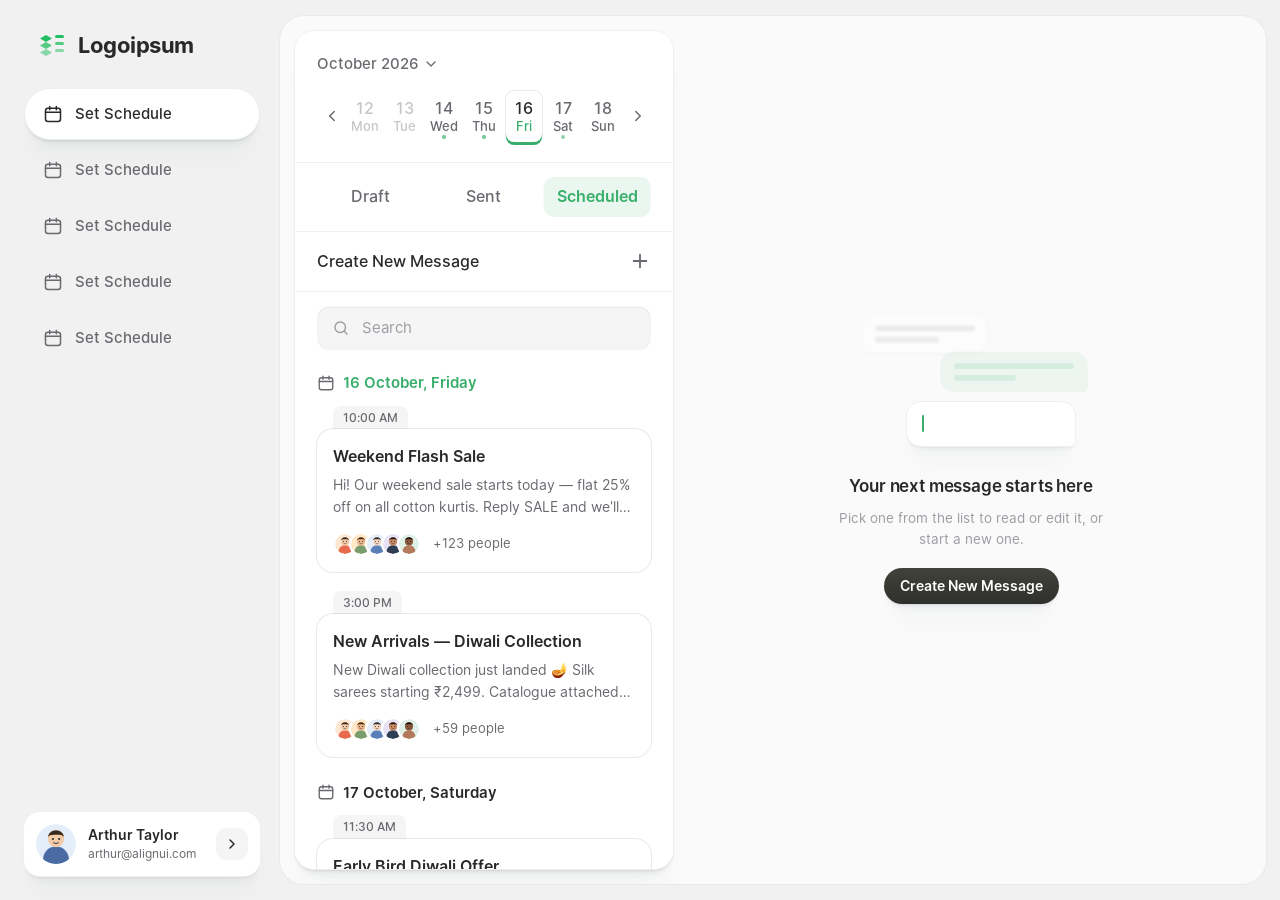
==== commit 774cd06a: "Make the empty composer show the thing it is about to make The empty state was an icon and a sentenc" ====
--- a/index.html
+++ b/index.html
@@ -175,6 +175,30 @@
       <!-- shown whenever nothing is selected, so the composer is never
            holding a message the user did not ask to open -->
       <div class="composer__empty" id="composerEmpty" hidden>
+
+        <!-- An unwritten thread: two bubbles that have already been said,
+             receding, and the one you have not written yet waiting in front.
+             Swap the wrapper class for composer__empty--plain to fall back to
+             the icon-and-text version. -->
+        <div class="unwritten" aria-hidden="true">
+          <span class="unwritten__bub unwritten__bub--in">
+            <i></i><i></i>
+          </span>
+          <span class="unwritten__bub unwritten__bub--out">
+            <i></i><i></i>
+          </span>
+          <span class="unwritten__bub unwritten__bub--draft">
+            <span class="unwritten__caret"></span>
+          </span>
+        </div>
+
+        <h3 class="composer__empty-title">Your next message starts here</h3>
+        <p class="composer__empty-body">
+          Pick one from the list to read or edit it, or start a new one.
+        </p>
+        <button class="btn btn--primary" type="button" id="emptyNewBtn">Create New Message</button>
+
+        <!-- kept for the plain variant -->
         <span class="composer__empty-icon" aria-hidden="true">
           <svg viewBox="0 0 24 24" fill="none">
             <path d="M4 6.5A2.5 2.5 0 0 1 6.5 4h11A2.5 2.5 0 0 1 20 6.5v7a2.5 2.5 0 0 1-2.5 2.5H12l-4.5 3.5V16H6.5A2.5 2.5 0 0 1 4 13.5v-7Z"
@@ -182,11 +206,6 @@
             <path d="M8.5 8.5h7M8.5 11.5h4" stroke="currentColor" stroke-width="1.6" stroke-linecap="round"/>
           </svg>
         </span>
-        <h3 class="composer__empty-title">No message open</h3>
-        <p class="composer__empty-body">
-          Pick a message from the list to read or edit it, or start a new one.
-        </p>
-        <button class="btn btn--primary" type="button" id="emptyNewBtn">Create New Message</button>
       </div>
 
       <!-- phone preview -->
--- a/css/styles.css
+++ b/css/styles.css
@@ -749,16 +749,106 @@
   color:var(--text-faint);
 }
 .composer__empty[hidden]{ display:none; }
-.composer__empty-icon{ width:34px; height:34px; color:var(--line-strong); }
-.composer__empty-icon svg{ width:100%; height:100%; }
 .composer__empty-title{
-  margin:2px 0 0;
-  font-size:16px;
+  margin:18px 0 0;
+  font-size:17px;
   font-weight:600;
+  letter-spacing:-.01em;
   color:var(--text-strong);
 }
 .composer__empty-body{ margin:0; font-size:13.5px; max-width:34ch; line-height:1.55; }
-.composer__empty .btn--primary{ margin-top:6px; padding:0 16px; }
+.composer__empty .btn--primary{ margin-top:8px; padding:0 16px; }
+
+/* ---- the unwritten thread ----
+   The empty composer shows the thing it is about to make: two bubbles that
+   have already been said, receding into the page, and the one still to be
+   written waiting in front with the caret already blinking in it. Bubble
+   geometry and radii are the preview's own, so it reads as this product's
+   chat and not as generic placeholder furniture. */
+.unwritten{
+  position:relative;
+  width:236px;
+  height:132px;
+  isolation:isolate;
+}
+.unwritten__bub{
+  position:absolute;
+  display:flex;
+  flex-direction:column;
+  justify-content:center;
+  gap:6px;
+  padding:11px 13px;
+  border-radius:14px;
+}
+.unwritten__bub i{
+  display:block;
+  height:6px;
+  border-radius:3px;
+  background:currentColor;
+  opacity:.22;
+}
+
+/* said, and receding: further back means smaller, softer, blurred */
+.unwritten__bub--in{
+  top:0; left:6px;
+  width:132px;
+  border-bottom-left-radius:5px;
+  background:var(--bg-surface);
+  color:var(--text-body);
+  box-shadow:0 0 0 1px var(--line), var(--sh-sm);
+  opacity:.5;
+  filter:blur(1.4px);
+  transform:scale(.94);
+}
+.unwritten__bub--in i:last-child{ width:64%; }
+
+.unwritten__bub--out{
+  top:38px; right:0;
+  width:150px;
+  border-bottom-right-radius:5px;
+  background:var(--brand-soft);
+  color:var(--brand);
+  box-shadow:0 0 0 1px rgba(56,174,106,.14);
+  opacity:.62;
+  filter:blur(.7px);
+  transform:scale(.97);
+}
+.unwritten__bub--out i:last-child{ width:52%; }
+
+/* not said yet: crisp, in front, and open */
+.unwritten__bub--draft{
+  bottom:0; right:14px;
+  width:168px;
+  height:44px;
+  border-bottom-right-radius:5px;
+  background:var(--bg-surface);
+  box-shadow:0 0 0 1px var(--line), var(--sh-md);
+  align-items:flex-start;
+  justify-content:center;
+}
+.unwritten__caret{
+  width:2px;
+  height:17px;
+  margin-left:2px;
+  border-radius:1px;
+  background:var(--brand);
+  animation:caret-blink 1.15s steps(1, end) infinite;
+}
+@keyframes caret-blink{ 0%,55%{ opacity:1; } 56%,100%{ opacity:0; } }
+@media (prefers-reduced-motion: reduce){
+  .unwritten__caret{ animation:none; }
+}
+
+/* the icon-only version this replaced, kept one class away */
+.composer__empty-icon{ display:none; }
+.composer__empty--plain .unwritten{ display:none; }
+.composer__empty--plain .composer__empty-icon{
+  display:block;
+  width:34px; height:34px;
+  color:var(--line-strong);
+}
+.composer__empty--plain .composer__empty-icon svg{ width:100%; height:100%; }
+.composer__empty--plain .composer__empty-title{ margin-top:2px; font-size:16px; }
 
 /* contenteditable rather than an input: a long campaign title has to wrap
    onto a second line, and an input can only ever clip or ellipsise. */
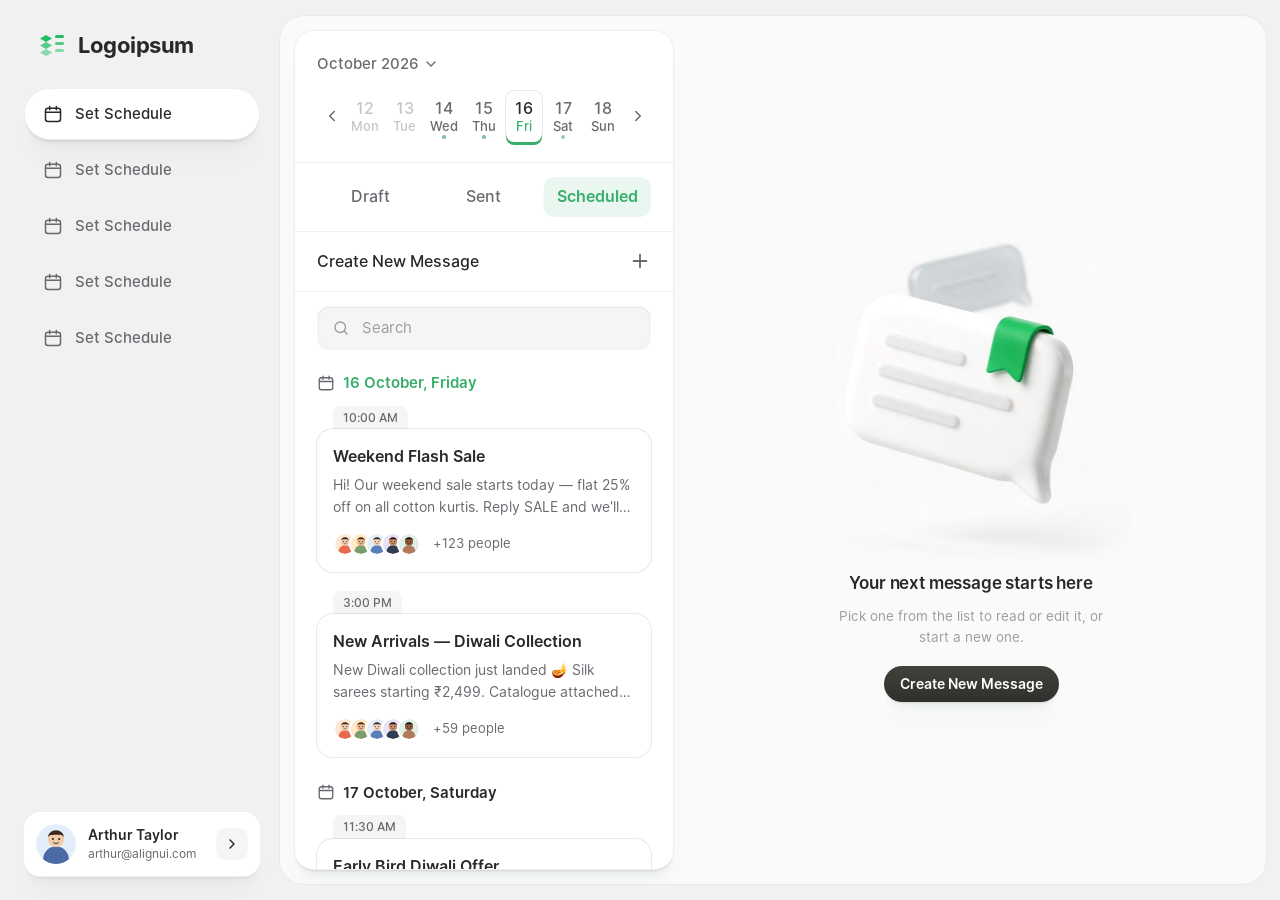
==== commit 3651b893: "Refine the empty composer with a rendered bubble hero The CSS thread read well but thin next to the " ====
--- a/index.html
+++ b/index.html
@@ -176,20 +176,39 @@
            holding a message the user did not ask to open -->
       <div class="composer__empty" id="composerEmpty" hidden>
 
-        <!-- An unwritten thread: two bubbles that have already been said,
-             receding, and the one you have not written yet waiting in front.
-             Swap the wrapper class for composer__empty--plain to fall back to
-             the icon-and-text version. -->
+        <!-- The hero: a rendered chat bubble, cropped from its studio frame
+             and edge-masked so it sits in the workspace rather than on a
+             card. Variants: composer__empty--thread swaps it for the CSS
+             conversation below; composer__empty--plain for the icon. -->
+        <img class="composer__empty-art" src="assets/empty-chat.jpg" alt="" />
+
+        <!-- An unwritten thread, v2: a cropped slice of a real exchange.
+             The top of the conversation fades out mid-bubble the way the
+             invoice card in the reference is cut mid-row — what matters is
+             the crisp draft bubble at the bottom, framed by focus corners,
+             caret already blinking. Swap the wrapper class for
+             composer__empty--plain to fall back to the icon version. -->
         <div class="unwritten" aria-hidden="true">
-          <span class="unwritten__bub unwritten__bub--in">
-            <i></i><i></i>
-          </span>
-          <span class="unwritten__bub unwritten__bub--out">
-            <i></i><i></i>
-          </span>
-          <span class="unwritten__bub unwritten__bub--draft">
-            <span class="unwritten__caret"></span>
-          </span>
+          <div class="unwritten__row unwritten__row--in">
+            <span class="unwritten__avatar"></span>
+            <span class="unwritten__bub unwritten__bub--in"><i></i><i></i></span>
+          </div>
+          <div class="unwritten__row unwritten__row--out">
+            <span class="unwritten__bub unwritten__bub--out">
+              <i></i><i></i>
+              <span class="unwritten__meta">
+                10:42
+                <svg viewBox="0 0 16 11" fill="none"><path d="M1 6.2 3.6 9 9 2.2" stroke="currentColor" stroke-width="1.6" stroke-linecap="round" stroke-linejoin="round"/><path d="M6.6 6.2 9.2 9l5.4-6.8" stroke="currentColor" stroke-width="1.6" stroke-linecap="round" stroke-linejoin="round"/></svg>
+              </span>
+            </span>
+          </div>
+          <div class="unwritten__row unwritten__row--draft">
+            <span class="unwritten__frame">
+              <span class="unwritten__bub unwritten__bub--draft">
+                <span class="unwritten__caret"></span>
+              </span>
+            </span>
+          </div>
         </div>
 
         <h3 class="composer__empty-title">Your next message starts here</h3>
--- a/css/styles.css
+++ b/css/styles.css
@@ -750,7 +750,7 @@
 }
 .composer__empty[hidden]{ display:none; }
 .composer__empty-title{
-  margin:18px 0 0;
+  margin:2px 0 0;
   font-size:17px;
   font-weight:600;
   letter-spacing:-.01em;
@@ -759,84 +759,161 @@
 .composer__empty-body{ margin:0; font-size:13.5px; max-width:34ch; line-height:1.55; }
 .composer__empty .btn--primary{ margin-top:8px; padding:0 16px; }
 
+/* ---- hero art ----
+   The render's studio grey is a shade off the workspace, so a radial mask
+   dissolves its edges instead of letting a rectangle seam show. The float is
+   the reference language's levitation, slowed to furniture speed. */
+.composer__empty-art{
+  width:min(320px, 70%);
+  -webkit-mask-image:radial-gradient(72% 68% at 50% 48%, #000 52%, transparent 97%);
+          mask-image:radial-gradient(72% 68% at 50% 48%, #000 52%, transparent 97%);
+  animation:art-float 5.2s ease-in-out infinite alternate;
+}
+@keyframes art-float{
+  from{ transform:translateY(4px); }
+  to  { transform:translateY(-5px); }
+}
+@media (prefers-reduced-motion: reduce){ .composer__empty-art{ animation:none; } }
+
+/* variant switching: image by default, thread or icon one class away */
+.composer__empty .unwritten{ display:none; }
+.composer__empty--thread .unwritten{ display:flex; }
+.composer__empty--thread .composer__empty-art{ display:none; }
+.composer__empty--plain .composer__empty-art{ display:none; }
+
 /* ---- the unwritten thread ----
-   The empty composer shows the thing it is about to make: two bubbles that
-   have already been said, receding into the page, and the one still to be
-   written waiting in front with the caret already blinking in it. Bubble
-   geometry and radii are the preview's own, so it reads as this product's
-   chat and not as generic placeholder furniture. */
+   A cropped slice of a real exchange: an incoming bubble and a green reply
+   fading out at the top the way the reference invoice is cut mid-row, and
+   the one message not written yet crisp at the bottom, held by four green
+   focus corners with the caret already blinking. Geometry, radii, meta row
+   and tick marks are the phone preview's own, so this is the product's chat
+   at rest, not placeholder furniture. */
 .unwritten{
+  display:flex;
+  flex-direction:column;
+  gap:13px;
+  width:288px;
+  padding-top:10px;
+  /* the conversation has been going on for longer than the frame shows */
+  -webkit-mask-image:linear-gradient(180deg, transparent 0, rgba(0,0,0,.72) 22%, #000 46%);
+          mask-image:linear-gradient(180deg, transparent 0, rgba(0,0,0,.72) 22%, #000 46%);
+}
+.unwritten__row{ display:flex; align-items:flex-end; gap:8px; }
+.unwritten__row--out{ justify-content:flex-end; }
+.unwritten__row--draft{ justify-content:flex-end; margin-top:9px; }
+
+.unwritten__avatar{
+  width:22px; height:22px; flex:0 0 22px;
+  border-radius:50%;
+  background:linear-gradient(150deg, #E9EAEC 0%, #DDDFE2 100%);
+  box-shadow:inset 0 1px 0 rgba(255,255,255,.8), 0 1px 2px rgba(42,51,70,.08);
+}
+
+.unwritten__bub{
   position:relative;
-  width:236px;
-  height:132px;
-  isolation:isolate;
-}
-.unwritten__bub{
-  position:absolute;
   display:flex;
   flex-direction:column;
   justify-content:center;
   gap:6px;
   padding:11px 13px;
-  border-radius:14px;
+  border-radius:13px;
 }
 .unwritten__bub i{
   display:block;
   height:6px;
   border-radius:3px;
   background:currentColor;
-  opacity:.22;
-}
-
-/* said, and receding: further back means smaller, softer, blurred */
+  opacity:.2;
+}
+
+/* said, and receding — depth is opacity and a touch of blur, never colour */
 .unwritten__bub--in{
-  top:0; left:6px;
-  width:132px;
+  width:158px;
   border-bottom-left-radius:5px;
   background:var(--bg-surface);
   color:var(--text-body);
   box-shadow:0 0 0 1px var(--line), var(--sh-sm);
-  opacity:.5;
-  filter:blur(1.4px);
-  transform:scale(.94);
-}
-.unwritten__bub--in i:last-child{ width:64%; }
+  opacity:.68;
+  filter:blur(.4px);
+}
+.unwritten__bub--in i:last-child{ width:62%; }
 
 .unwritten__bub--out{
-  top:38px; right:0;
-  width:150px;
+  width:184px;
+  padding-bottom:8px;
   border-bottom-right-radius:5px;
-  background:var(--brand-soft);
+  background:linear-gradient(180deg, #EAF7F0 0%, #E2F3EA 100%);
   color:var(--brand);
-  box-shadow:0 0 0 1px rgba(56,174,106,.14);
-  opacity:.62;
-  filter:blur(.7px);
-  transform:scale(.97);
-}
-.unwritten__bub--out i:last-child{ width:52%; }
-
-/* not said yet: crisp, in front, and open */
+  box-shadow:inset 0 1px 0 rgba(255,255,255,.7), 0 0 0 1px rgba(56,174,106,.12), var(--sh-sm);
+  opacity:.85;
+}
+.unwritten__bub--out i:last-child{ width:48%; }
+.unwritten__meta{
+  display:flex;
+  align-items:center;
+  justify-content:flex-end;
+  gap:3px;
+  margin-top:1px;
+  font-size:8.5px;
+  font-weight:500;
+  letter-spacing:.02em;
+  color:rgba(56,174,106,.75);
+}
+.unwritten__meta svg{ width:11px; height:8px; color:#53BDEB; }
+
+/* not said yet: the focus corners are the invoice reference's TO-field
+   brackets — they mark where the next thing goes without shouting */
+.unwritten__frame{
+  position:relative;
+  display:block;
+  padding:6px;
+}
+.unwritten__frame::before,
+.unwritten__frame::after{
+  content:"";
+  position:absolute;
+  width:15px; height:15px;
+  border:1.5px solid rgba(56,174,106,.65);
+}
+.unwritten__frame::before{
+  top:0; left:0;
+  border-right:0; border-bottom:0;
+  border-top-left-radius:7px;
+}
+.unwritten__frame::after{
+  right:0; bottom:0;
+  border-left:0; border-top:0;
+  border-bottom-right-radius:7px;
+}
 .unwritten__bub--draft{
-  bottom:0; right:14px;
-  width:168px;
-  height:44px;
+  width:196px;
+  height:48px;
   border-bottom-right-radius:5px;
   background:var(--bg-surface);
   box-shadow:0 0 0 1px var(--line), var(--sh-md);
   align-items:flex-start;
-  justify-content:center;
 }
 .unwritten__caret{
   width:2px;
   height:17px;
-  margin-left:2px;
+  margin-left:3px;
   border-radius:1px;
   background:var(--brand);
   animation:caret-blink 1.15s steps(1, end) infinite;
 }
 @keyframes caret-blink{ 0%,55%{ opacity:1; } 56%,100%{ opacity:0; } }
+
+/* one quiet entrance: the exchange settles in, oldest first */
+.unwritten__row{ animation:row-in .5s cubic-bezier(.2,.7,.3,1) both; }
+.unwritten__row--in{ animation-delay:.05s; }
+.unwritten__row--out{ animation-delay:.13s; }
+.unwritten__row--draft{ animation-delay:.21s; }
+@keyframes row-in{
+  from{ opacity:0; transform:translateY(7px); }
+  to  { opacity:1; transform:none; }
+}
 @media (prefers-reduced-motion: reduce){
-  .unwritten__caret{ animation:none; }
+  .unwritten__caret, .unwritten__row{ animation:none; }
 }
 
 /* the icon-only version this replaced, kept one class away */
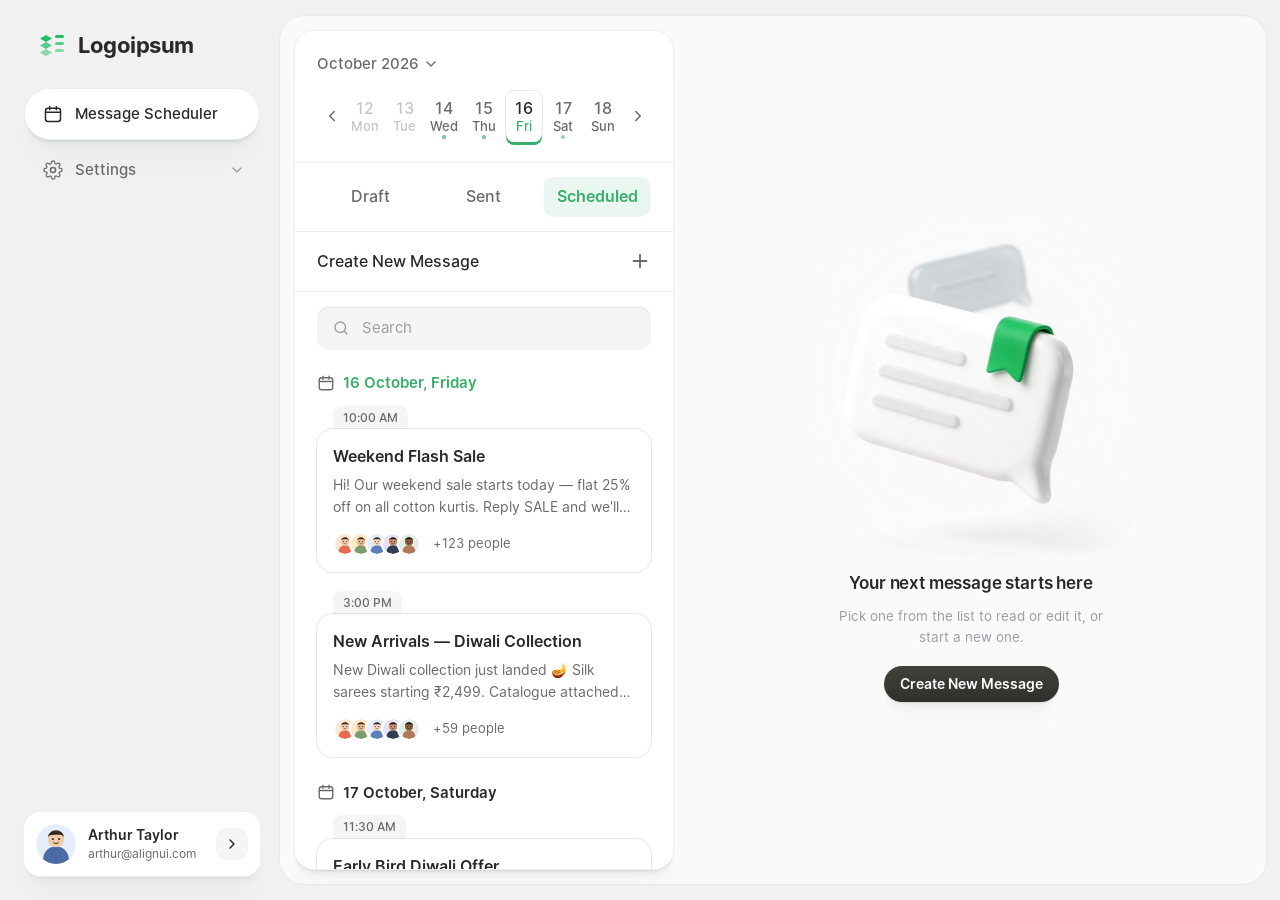
==== commit 692f9690: "Give the sidebar real navigation Five identical "Set Schedule" entries became two real ones: Message" ====
--- a/index.html
+++ b/index.html
@@ -27,54 +27,53 @@
     </div>
 
     <nav class="sidebar__nav" aria-label="Main">
-      <a class="nav-item is-active" href="#">
-        <span class="nav-item__icon">
-          <svg viewBox="0 0 24 24" fill="none" aria-hidden="true">
-            <rect x="3" y="5" width="18" height="16" rx="3" stroke="currentColor" stroke-width="1.8"/>
-            <path d="M3 10h18M8 3v4M16 3v4" stroke="currentColor" stroke-width="1.8" stroke-linecap="round"/>
-          </svg>
+
+      <button class="nav-item is-active" type="button" data-view="scheduler" aria-current="page">
+        <span class="nav-item__icon" aria-hidden="true">
+          <svg viewBox="0 0 24 24" fill="none"><rect x="3" y="5" width="18" height="16" rx="3" stroke="currentColor" stroke-width="1.8"/><path d="M3 10h18M8 3v4M16 3v4" stroke="currentColor" stroke-width="1.8" stroke-linecap="round"/></svg>
         </span>
-        <span class="nav-item__label">Set Schedule</span>
-      </a>
-      <a class="nav-item" href="#">
-        <span class="nav-item__icon">
-          <svg viewBox="0 0 24 24" fill="none" aria-hidden="true">
-            <rect x="3" y="5" width="18" height="16" rx="3" stroke="currentColor" stroke-width="1.8"/>
-            <path d="M3 10h18M8 3v4M16 3v4" stroke="currentColor" stroke-width="1.8" stroke-linecap="round"/>
-          </svg>
-        </span>
-        <span class="nav-item__label">Set Schedule</span>
-      </a>
-      <a class="nav-item" href="#">
-        <span class="nav-item__icon">
-          <svg viewBox="0 0 24 24" fill="none" aria-hidden="true">
-            <rect x="3" y="5" width="18" height="16" rx="3" stroke="currentColor" stroke-width="1.8"/>
-            <path d="M3 10h18M8 3v4M16 3v4" stroke="currentColor" stroke-width="1.8" stroke-linecap="round"/>
-          </svg>
-        </span>
-        <span class="nav-item__label">Set Schedule</span>
-      </a>
-      <a class="nav-item" href="#">
-        <span class="nav-item__icon">
-          <svg viewBox="0 0 24 24" fill="none" aria-hidden="true">
-            <rect x="3" y="5" width="18" height="16" rx="3" stroke="currentColor" stroke-width="1.8"/>
-            <path d="M3 10h18M8 3v4M16 3v4" stroke="currentColor" stroke-width="1.8" stroke-linecap="round"/>
-          </svg>
-        </span>
-        <span class="nav-item__label">Set Schedule</span>
-      </a>
-      <a class="nav-item" href="#">
-        <span class="nav-item__icon">
-          <svg viewBox="0 0 24 24" fill="none" aria-hidden="true">
-            <rect x="3" y="5" width="18" height="16" rx="3" stroke="currentColor" stroke-width="1.8"/>
-            <path d="M3 10h18M8 3v4M16 3v4" stroke="currentColor" stroke-width="1.8" stroke-linecap="round"/>
-          </svg>
-        </span>
-        <span class="nav-item__label">Set Schedule</span>
-      </a>
+        <span class="nav-item__label">Message Scheduler</span>
+      </button>
+
+      <div class="navgroup" id="settingsGroup">
+        <button class="nav-item nav-item--parent" type="button" id="settingsToggle"
+                aria-expanded="false" aria-controls="settingsSub">
+          <span class="nav-item__icon" aria-hidden="true">
+            <svg viewBox="0 0 24 24" fill="none"><circle cx="12" cy="12" r="3.1" stroke="currentColor" stroke-width="1.8"/><path d="M19.4 15a1.6 1.6 0 0 0 .32 1.77l.06.06a2 2 0 1 1-2.83 2.83l-.06-.06a1.6 1.6 0 0 0-1.77-.32 1.6 1.6 0 0 0-.97 1.47V21a2 2 0 1 1-4 0v-.1A1.6 1.6 0 0 0 9.1 19.4a1.6 1.6 0 0 0-1.77.32l-.06.06a2 2 0 1 1-2.83-2.83l.06-.06a1.6 1.6 0 0 0 .32-1.77 1.6 1.6 0 0 0-1.47-.97H3a2 2 0 1 1 0-4h.1a1.6 1.6 0 0 0 1.47-1.08 1.6 1.6 0 0 0-.32-1.77l-.06-.06a2 2 0 1 1 2.83-2.83l.06.06a1.6 1.6 0 0 0 1.77.32H9.1a1.6 1.6 0 0 0 .97-1.47V3a2 2 0 1 1 4 0v.1a1.6 1.6 0 0 0 .97 1.47 1.6 1.6 0 0 0 1.77-.32l.06-.06a2 2 0 1 1 2.83 2.83l-.06.06a1.6 1.6 0 0 0-.32 1.77v.09a1.6 1.6 0 0 0 1.47.97H21a2 2 0 1 1 0 4h-.1a1.6 1.6 0 0 0-1.47.97Z" stroke="currentColor" stroke-width="1.5" stroke-linejoin="round"/></svg>
+          </span>
+          <span class="nav-item__label">Settings</span>
+          <span class="nav-item__caret" aria-hidden="true">
+            <svg viewBox="0 0 24 24" fill="none"><path d="m6 9 6 6 6-6" stroke="currentColor" stroke-width="2" stroke-linecap="round" stroke-linejoin="round"/></svg>
+          </span>
+        </button>
+
+        <div class="navsub" id="settingsSub" hidden>
+          <button class="navsub__item" type="button" data-view="general">
+            <span class="navsub__label">General</span>
+            <span class="navsub__chev" aria-hidden="true"><svg viewBox="0 0 24 24" fill="none"><path d="m9 6 6 6-6 6" stroke="currentColor" stroke-width="2.2" stroke-linecap="round" stroke-linejoin="round"/></svg></span>
+          </button>
+          <button class="navsub__item" type="button" data-view="connection">
+            <span class="navsub__label">WhatsApp connection</span>
+            <span class="navsub__chev" aria-hidden="true"><svg viewBox="0 0 24 24" fill="none"><path d="m9 6 6 6-6 6" stroke="currentColor" stroke-width="2.2" stroke-linecap="round" stroke-linejoin="round"/></svg></span>
+          </button>
+          <button class="navsub__item" type="button" data-view="password">
+            <span class="navsub__label">Change Password</span>
+            <span class="navsub__chev" aria-hidden="true"><svg viewBox="0 0 24 24" fill="none"><path d="m9 6 6 6-6 6" stroke="currentColor" stroke-width="2.2" stroke-linecap="round" stroke-linejoin="round"/></svg></span>
+          </button>
+          <button class="navsub__item" type="button" data-view="billing">
+            <span class="navsub__label">Subscription and billing</span>
+            <span class="navsub__chev" aria-hidden="true"><svg viewBox="0 0 24 24" fill="none"><path d="m9 6 6 6-6 6" stroke="currentColor" stroke-width="2.2" stroke-linecap="round" stroke-linejoin="round"/></svg></span>
+          </button>
+          <button class="navsub__item navsub__item--out" type="button" data-view="logout">
+            <span class="navsub__label">Logout</span>
+            <span class="navsub__chev" aria-hidden="true"><svg viewBox="0 0 24 24" fill="none"><path d="M17 8.5 20.5 12 17 15.5M20 12H9.5" stroke="currentColor" stroke-width="2" stroke-linecap="round" stroke-linejoin="round"/></svg></span>
+          </button>
+        </div>
+      </div>
+
     </nav>
 
-    <button class="account" type="button">
+    <button class="account" type="button" id="accountBtn">
       <span class="account__avatar">
         <img src="assets/avatar-arthur.svg" alt="" />
       </span>
@@ -86,6 +85,8 @@
         <svg viewBox="0 0 24 24" fill="none"><path d="m9 6 6 6-6 6" stroke="currentColor" stroke-width="2.2" stroke-linecap="round" stroke-linejoin="round"/></svg>
       </span>
     </button>
+
+    <div class="toast" id="toast" role="status" aria-live="polite" hidden></div>
 
   </aside>
 
--- a/css/styles.css
+++ b/css/styles.css
@@ -152,6 +152,9 @@
 .sidebar__nav{ display:flex; flex-direction:column; gap:4px; }
 
 .nav-item{
+  width:100%;
+  text-align:left;
+  cursor:pointer;
   display:flex;
   align-items:center;
   gap:12px;
@@ -173,6 +176,73 @@
 .nav-item__icon svg{ width:100%; height:100%; }
 .nav-item.is-active .nav-item__icon{ color:var(--text-strong); }
 .nav-item__label{ font-size:15px; font-weight:500; }
+
+/* ---- expandable group ---- */
+.nav-item--parent{ padding-right:14px; }
+.nav-item__caret{
+  margin-left:auto;
+  width:16px; height:16px;
+  color:var(--text-faint);
+  transition:transform .2s cubic-bezier(.2,.7,.3,1);
+}
+.nav-item__caret svg{ width:100%; height:100%; }
+.nav-item--parent[aria-expanded="true"] .nav-item__caret{ transform:rotate(180deg); }
+
+/* The rail is the parent's own left edge continued downward, so the
+   children read as belonging to it rather than as a second list. */
+.navsub{
+  position:relative;
+  margin:4px 0 4px 26px;
+  padding-left:12px;
+  display:flex;
+  flex-direction:column;
+  gap:1px;
+}
+.navsub[hidden]{ display:none; }
+.navsub::before{
+  content:"";
+  position:absolute;
+  left:0; top:4px; bottom:4px;
+  width:1.5px;
+  border-radius:1px;
+  background:var(--line-strong);
+}
+.navsub__item{
+  display:flex;
+  align-items:center;
+  gap:8px;
+  width:100%;
+  padding:8px 9px;
+  border-radius:var(--r-sm);
+  font-size:13px;
+  font-weight:500;
+  color:var(--text-muted);
+  text-align:left;
+  transition:background .12s ease, color .12s ease;
+}
+.navsub__item:hover{ background:rgba(255,255,255,.7); color:var(--text-strong); }
+.navsub__label{ min-width:0; overflow:hidden; text-overflow:ellipsis; white-space:nowrap; }
+/* the chevron only appears where you are, as in the reference */
+.navsub__chev{
+  margin-left:auto;
+  width:14px; height:14px;
+  flex:0 0 14px;
+  opacity:0;
+  color:var(--text-faint);
+  transition:opacity .12s ease;
+}
+.navsub__chev svg{ width:100%; height:100%; }
+.navsub__item:hover .navsub__chev,
+.navsub__item.is-active .navsub__chev{ opacity:1; }
+.navsub__item.is-active{
+  background:var(--bg-surface);
+  box-shadow:0 0 0 1px var(--line), var(--sh-sm);
+  color:var(--text-strong);
+  font-weight:600;
+}
+.navsub__item--out{ color:#C7452F; }
+.navsub__item--out:hover{ background:rgba(199,69,47,.07); color:#C7452F; }
+.navsub__item--out .navsub__chev{ color:#C7452F; }
 
 .account{
   margin-top:auto;
@@ -201,6 +271,34 @@
   color:var(--text-strong);
 }
 .account__chevron svg{ width:16px; height:16px; }
+
+/* A screen that does not exist yet says so, rather than swallowing the
+   click and leaving the nav highlighted over the same view. */
+.toast{
+  position:fixed;
+  right:26px;
+  bottom:26px;
+  z-index:80;
+  max-width:290px;
+  padding:10px 14px;
+  background:var(--dark);
+  border-radius:var(--r-md);
+  box-shadow:var(--sh-md);
+  font-size:12.5px;
+  font-weight:500;
+  line-height:1.4;
+  color:#fff;
+  animation:toast-in .22s cubic-bezier(.2,.7,.3,1);
+}
+.toast[hidden]{ display:none; }
+@keyframes toast-in{
+  from{ opacity:0; transform:translateY(8px); }
+  to  { opacity:1; transform:none; }
+}
+@media (prefers-reduced-motion: reduce){
+  .toast, .accountmenu{ animation:none; }
+  .account__chevron svg{ transition:none; }
+}
 
 /* ------------------------------------------------------------ workspace */
 .workspace{
@@ -1300,29 +1398,29 @@
 .picktab{
   display:flex;
   align-items:center;
-  gap:5px;
+  gap:6px;
   flex:0 0 auto;
-  height:30px;
-  padding:0 11px;
-  border:1px solid var(--line-strong);
-  border-radius:var(--r-pill);
-  background:var(--bg-surface);
+  height:32px;
+  padding:0 12px;
+  border-radius:var(--r-xs);
+  background:var(--bg-subtle);
   font-size:12.5px;
   font-weight:500;
   color:var(--text-body);
   white-space:nowrap;
-  transition:background .12s ease, color .12s ease, border-color .12s ease;
-}
-.picktab:hover{ background:var(--bg-subtle); color:var(--text-strong); }
+  transition:background .12s ease, color .12s ease;
+}
+.picktab:hover{ background:var(--bg-hover); color:var(--text-strong); }
 .picktab__icon{ display:grid; place-items:center; }
 .picktab__icon svg{ width:14px; height:14px; }
+/* selected reads like the schedule popover's Once/Daily chips: soft green
+   fill, green text — same control, same meaning, one look */
 .picktab.is-on{
-  background:var(--dark);
-  border-color:var(--dark);
-  color:#fff;
+  background:var(--brand-soft);
+  color:var(--brand);
   font-weight:600;
 }
-.picktab.is-on:hover{ background:var(--dark); color:#fff; }
+.picktab.is-on:hover{ background:var(--brand-soft); color:var(--brand); }
 
 .picklist{
   max-height:236px;
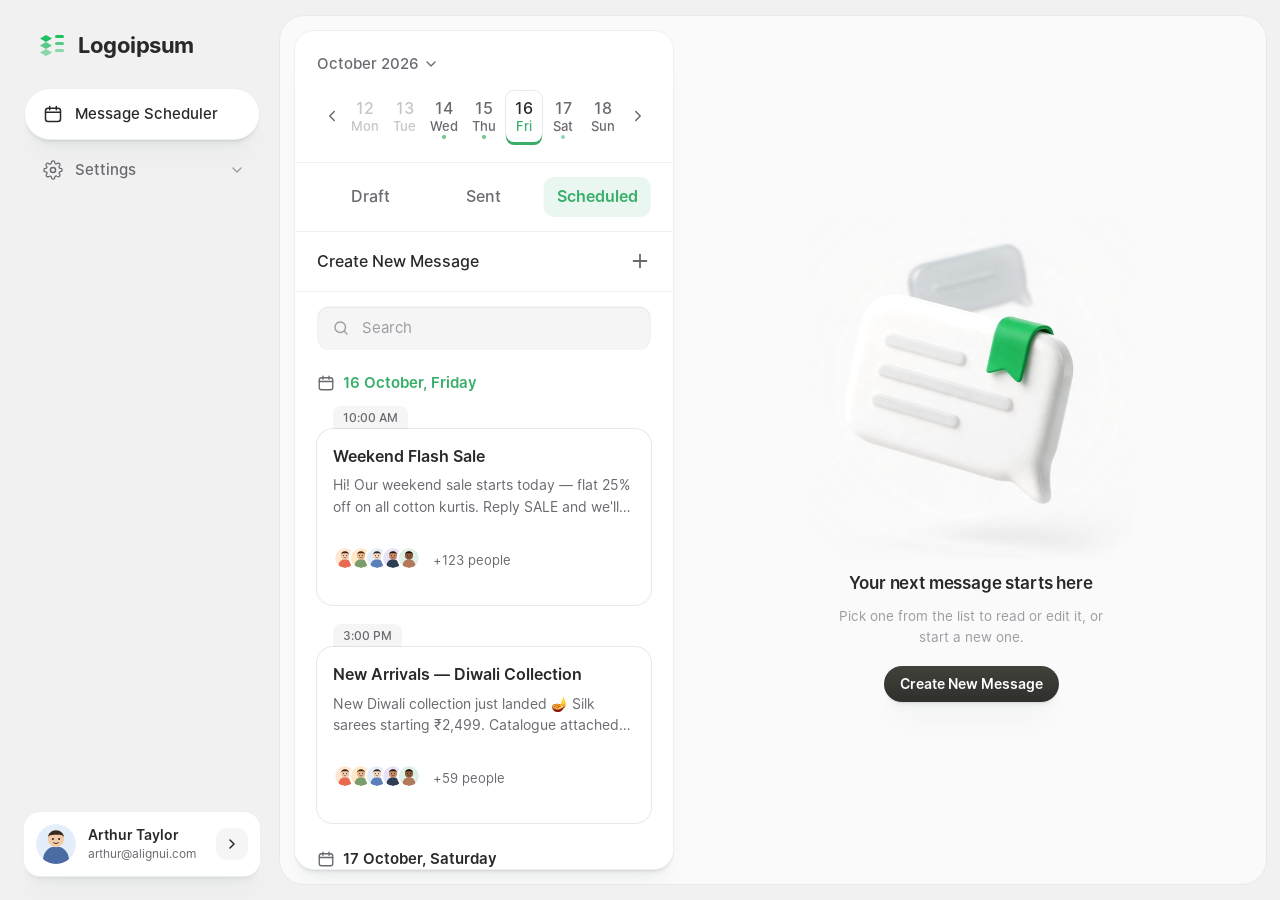
==== commit 8291a00f: "Build the four settings screens The settings items selected and then said "coming soon". They are re" ====
--- a/index.html
+++ b/index.html
@@ -5,6 +5,7 @@
 <meta name="viewport" content="width=device-width, initial-scale=1.0" />
 <title>Campaign Composer — WhatsApp Automation</title>
 <link rel="stylesheet" href="css/styles.css" />
+<link rel="stylesheet" href="css/settings.css" />
 </head>
 <body>
 
@@ -501,6 +502,301 @@
       </footer>
 
     </section>
+    <!-- ......................... SETTINGS VIEWS ........................ -->
+    <section class="settings" id="settingsView" hidden>
+
+      <!-- ------------------------- GENERAL ------------------------- -->
+      <div class="setpane" data-pane="general" hidden>
+        <header class="setpane__head">
+          <h2 class="setpane__title">General</h2>
+          <p class="setpane__sub">Your workspace details and how dates and times are shown.</p>
+        </header>
+
+        <div class="setcard">
+          <div class="setrow">
+            <div class="setrow__label">
+              <span class="setrow__name">Business name</span>
+              <span class="setrow__hint">Shown to customers as the sender.</span>
+            </div>
+            <div class="setrow__control">
+              <input class="inp" type="text" id="genName" value="Meera Boutique" />
+            </div>
+          </div>
+
+          <div class="setrow">
+            <div class="setrow__label">
+              <span class="setrow__name">Workspace URL</span>
+              <span class="setrow__hint">Where your team signs in.</span>
+            </div>
+            <div class="setrow__control">
+              <span class="inp inp--prefixed">
+                <span class="inp__prefix">app.logoipsum.com/</span>
+                <input type="text" id="genSlug" value="meera-boutique" />
+              </span>
+            </div>
+          </div>
+
+          <div class="setrow">
+            <div class="setrow__label">
+              <span class="setrow__name">Support email</span>
+              <span class="setrow__hint">Replies and receipts go here.</span>
+            </div>
+            <div class="setrow__control">
+              <input class="inp" type="email" id="genEmail" value="arthur@alignui.com" />
+            </div>
+          </div>
+        </div>
+
+        <div class="setcard">
+          <div class="setrow">
+            <div class="setrow__label">
+              <span class="setrow__name">Time zone</span>
+              <span class="setrow__hint">Campaigns send on this clock.</span>
+            </div>
+            <div class="setrow__control">
+              <select class="inp" id="genTz">
+                <option selected>(GMT+05:30) India Standard Time</option>
+                <option>(GMT+04:00) Gulf Standard Time</option>
+                <option>(GMT+00:00) Coordinated Universal Time</option>
+                <option>(GMT+08:00) Singapore Standard Time</option>
+              </select>
+            </div>
+          </div>
+
+          <div class="setrow">
+            <div class="setrow__label">
+              <span class="setrow__name">Date format</span>
+            </div>
+            <div class="setrow__control">
+              <div class="segchips" role="radiogroup" aria-label="Date format">
+                <button class="segchip is-on" type="button" role="radio" aria-checked="true">16 Oct 2026</button>
+                <button class="segchip" type="button" role="radio" aria-checked="false">16/10/2026</button>
+                <button class="segchip" type="button" role="radio" aria-checked="false">10/16/2026</button>
+              </div>
+            </div>
+          </div>
+
+          <div class="setrow">
+            <div class="setrow__label">
+              <span class="setrow__name">Week starts on</span>
+            </div>
+            <div class="setrow__control">
+              <div class="segchips" role="radiogroup" aria-label="Week starts on">
+                <button class="segchip is-on" type="button" role="radio" aria-checked="true">Monday</button>
+                <button class="segchip" type="button" role="radio" aria-checked="false">Sunday</button>
+              </div>
+            </div>
+          </div>
+        </div>
+
+        <div class="setfoot">
+          <span class="setfoot__note" id="genNote">No unsaved changes</span>
+          <button class="btn btn--primary" type="button" id="genSave" disabled>Save changes</button>
+        </div>
+      </div>
+
+      <!-- --------------------- WHATSAPP CONNECTION -------------------- -->
+      <div class="setpane" data-pane="connection" hidden>
+        <header class="setpane__head">
+          <h2 class="setpane__title">WhatsApp connection</h2>
+          <p class="setpane__sub">Link the WhatsApp Business number your campaigns send from.</p>
+        </header>
+
+        <!-- not connected -->
+        <div class="setcard setcard--hero" id="waDisconnected">
+          <span class="wamark" aria-hidden="true">
+            <svg viewBox="0 0 24 24" fill="none">
+              <path d="M20 11.5a8 8 0 0 1-11.9 7L4 20l1.6-4A8 8 0 1 1 20 11.5Z" stroke="currentColor" stroke-width="1.7" stroke-linejoin="round"/>
+              <path d="M9.3 9.1c.2-.5.4-.5.6-.5h.5c.2 0 .4 0 .6.5l.6 1.4c.1.2 0 .4-.1.6l-.4.4a.3.3 0 0 0-.1.4 5 5 0 0 0 2.4 2.1c.2.1.4 0 .5-.1l.4-.5c.2-.2.3-.2.6-.1l1.4.7c.2.1.3.3.3.5 0 .8-.6 1.5-1.4 1.6a6.4 6.4 0 0 1-5.9-5.8c0-.5.1-1 .4-1.4Z" fill="currentColor"/>
+            </svg>
+          </span>
+          <h3 class="setcard__title">No number connected yet</h3>
+          <p class="setcard__body">
+            Connecting opens a secure Meta window. You'll sign in, pick your
+            WhatsApp Business account and verify the number — we never see your
+            password.
+          </p>
+          <ul class="whatnext">
+            <li><span aria-hidden="true"></span>Your existing chats stay on your phone</li>
+            <li><span aria-hidden="true"></span>Contacts and 6 months of history sync across</li>
+            <li><span aria-hidden="true"></span>Campaigns start sending from your own number</li>
+          </ul>
+          <button class="btn btn--primary" type="button" id="waConnect">Connect WhatsApp Business</button>
+          <p class="setcard__fine">Requires the WhatsApp Business app, version 2.24.17 or newer.</p>
+        </div>
+
+        <!-- connected -->
+        <div id="waConnected" hidden>
+          <div class="setcard wacard">
+            <div class="wacard__top">
+              <span class="wacard__avatar" aria-hidden="true">
+                <svg viewBox="0 0 24 24" fill="none">
+                  <path d="M20 11.5a8 8 0 0 1-11.9 7L4 20l1.6-4A8 8 0 1 1 20 11.5Z" stroke="currentColor" stroke-width="1.7" stroke-linejoin="round"/>
+                </svg>
+              </span>
+              <div class="wacard__id">
+                <span class="wacard__num">+91 98200 12345</span>
+                <span class="wacard__name">Meera Boutique</span>
+              </div>
+              <span class="pill pill--live" id="waStatus">
+                <i aria-hidden="true"></i> Connected
+              </span>
+            </div>
+
+            <dl class="wastats">
+              <div><dt>Quality rating</dt><dd class="is-good">Green</dd></div>
+              <div><dt>Messaging limit</dt><dd>1,000 / 24h</dd></div>
+              <div><dt>Contacts synced</dt><dd id="waContacts">412</dd></div>
+              <div><dt>Last sync</dt><dd id="waSync">just now</dd></div>
+            </dl>
+
+            <div class="wacard__acts">
+              <button class="btn btn--ghost" type="button" id="waResync">Sync contacts</button>
+              <span class="actionbar__rule" aria-hidden="true"></span>
+              <button class="btn btn--ghost btn--danger" type="button" id="waDisconnect">Disconnect</button>
+            </div>
+          </div>
+
+          <div class="setcard">
+            <div class="setrow">
+              <div class="setrow__label">
+                <span class="setrow__name">Sync contacts automatically</span>
+                <span class="setrow__hint">Keep your phonebook in step with the WhatsApp Business app.</span>
+              </div>
+              <div class="setrow__control setrow__control--end">
+                <button class="switch is-on" type="button" role="switch" aria-checked="true" aria-label="Sync contacts automatically"><i></i></button>
+              </div>
+            </div>
+            <div class="setrow">
+              <div class="setrow__label">
+                <span class="setrow__name">Delivery reports</span>
+                <span class="setrow__hint">Record delivered and read counts against each campaign.</span>
+              </div>
+              <div class="setrow__control setrow__control--end">
+                <button class="switch is-on" type="button" role="switch" aria-checked="true" aria-label="Delivery reports"><i></i></button>
+              </div>
+            </div>
+          </div>
+        </div>
+      </div>
+
+      <!-- ---------------------- CHANGE PASSWORD ----------------------- -->
+      <div class="setpane setpane--narrow" data-pane="password" hidden>
+        <header class="setpane__head">
+          <h2 class="setpane__title">Change Password</h2>
+          <p class="setpane__sub">Use a password you don't use anywhere else.</p>
+        </header>
+
+        <form class="setcard" id="pwForm" novalidate>
+          <label class="stack">
+            <span class="stack__label">Current password</span>
+            <span class="inp inp--peek">
+              <input type="password" id="pwCurrent" autocomplete="current-password" />
+              <button class="inp__peek" type="button" aria-label="Show password" aria-pressed="false" data-peek="pwCurrent">
+                <svg viewBox="0 0 24 24" fill="none"><path d="M3 12s3.6-6 9-6 9 6 9 6-3.6 6-9 6-9-6-9-6Z" stroke="currentColor" stroke-width="1.7"/><circle cx="12" cy="12" r="2.6" stroke="currentColor" stroke-width="1.7"/></svg>
+              </button>
+            </span>
+          </label>
+
+          <label class="stack">
+            <span class="stack__label">New password</span>
+            <span class="inp inp--peek">
+              <input type="password" id="pwNew" autocomplete="new-password" />
+              <button class="inp__peek" type="button" aria-label="Show password" aria-pressed="false" data-peek="pwNew">
+                <svg viewBox="0 0 24 24" fill="none"><path d="M3 12s3.6-6 9-6 9 6 9 6-3.6 6-9 6-9-6-9-6Z" stroke="currentColor" stroke-width="1.7"/><circle cx="12" cy="12" r="2.6" stroke="currentColor" stroke-width="1.7"/></svg>
+              </button>
+            </span>
+          </label>
+
+          <ul class="reqs" id="pwReqs">
+            <li data-req="len"><span aria-hidden="true"></span>At least 8 characters</li>
+            <li data-req="num"><span aria-hidden="true"></span>One number</li>
+            <li data-req="case"><span aria-hidden="true"></span>One capital letter</li>
+          </ul>
+
+          <label class="stack">
+            <span class="stack__label">Confirm new password</span>
+            <span class="inp inp--peek">
+              <input type="password" id="pwConfirm" autocomplete="new-password" />
+              <button class="inp__peek" type="button" aria-label="Show password" aria-pressed="false" data-peek="pwConfirm">
+                <svg viewBox="0 0 24 24" fill="none"><path d="M3 12s3.6-6 9-6 9 6 9 6-3.6 6-9 6-9-6-9-6Z" stroke="currentColor" stroke-width="1.7"/><circle cx="12" cy="12" r="2.6" stroke="currentColor" stroke-width="1.7"/></svg>
+              </button>
+            </span>
+          </label>
+
+          <p class="setmsg" id="pwMsg" role="alert" hidden></p>
+
+          <div class="setfoot setfoot--inline">
+            <button class="btn btn--primary" type="submit" id="pwSubmit">Update password</button>
+          </div>
+        </form>
+      </div>
+
+      <!-- ------------------ SUBSCRIPTION AND BILLING ------------------ -->
+      <div class="setpane" data-pane="billing" hidden>
+        <header class="setpane__head">
+          <h2 class="setpane__title">Subscription and billing</h2>
+          <p class="setpane__sub">Your plan, what you've used this month, and past invoices.</p>
+        </header>
+
+        <div class="setcard plancard">
+          <div class="plancard__top">
+            <div>
+              <span class="pill pill--plan">Growth</span>
+              <p class="plancard__price">₹2,499<span>/month</span></p>
+              <p class="plancard__renew">Renews 14 November 2026 · Visa ending 4242</p>
+            </div>
+            <button class="btn btn--primary" type="button" data-soon="Plan changes">Change plan</button>
+          </div>
+
+          <div class="meters">
+            <div class="meter">
+              <div class="meter__head">
+                <span>Messages this month</span>
+                <span class="meter__val">7,240 <i>/ 10,000</i></span>
+              </div>
+              <div class="meter__track"><span style="width:72.4%"></span></div>
+            </div>
+            <div class="meter">
+              <div class="meter__head">
+                <span>Contacts stored</span>
+                <span class="meter__val">1,284 <i>/ 5,000</i></span>
+              </div>
+              <div class="meter__track"><span style="width:25.7%"></span></div>
+            </div>
+          </div>
+        </div>
+
+        <div class="setcard setcard--flush">
+          <div class="setcard__bar">
+            <h3 class="setcard__heading">Invoices</h3>
+            <button class="linkbtn" type="button" data-soon="Invoice export">Download all</button>
+          </div>
+          <table class="invoices">
+            <thead>
+              <tr><th>Date</th><th>Description</th><th>Amount</th><th><span class="vh">Receipt</span></th></tr>
+            </thead>
+            <tbody>
+              <tr>
+                <td>14 Oct 2026</td><td>Growth · monthly</td><td>₹2,499</td>
+                <td><button class="linkbtn" type="button" data-soon="Receipts">Receipt</button></td>
+              </tr>
+              <tr>
+                <td>14 Sep 2026</td><td>Growth · monthly</td><td>₹2,499</td>
+                <td><button class="linkbtn" type="button" data-soon="Receipts">Receipt</button></td>
+              </tr>
+              <tr>
+                <td>14 Aug 2026</td><td>Starter · monthly</td><td>₹999</td>
+                <td><button class="linkbtn" type="button" data-soon="Receipts">Receipt</button></td>
+              </tr>
+            </tbody>
+          </table>
+        </div>
+      </div>
+
+    </section>
+
+
   </main>
 </div>
 
--- a/css/settings.css
+++ b/css/settings.css
@@ -0,0 +1,482 @@
+/* =====================================================================
+   Settings.
+
+   Every settings screen is the same three parts: a heading, one or more
+   cards of label/control rows, and an optional action foot. Tokens all
+   come from styles.css — this file only describes the settings furniture.
+   ===================================================================== */
+
+/* .panel and .composer set display on the class, which outranks the UA's
+   [hidden] rule — without these they stay on screen behind a settings pane. */
+.panel[hidden], .composer[hidden]{ display:none; }
+
+.settings{
+  flex:1;
+  min-width:0;
+  overflow-y:auto;
+  scrollbar-width:thin;
+  scrollbar-color:#DDD transparent;
+  padding:6px 8px 28px 6px;
+}
+.settings[hidden]{ display:none; }
+.settings::-webkit-scrollbar{ width:6px; }
+.settings::-webkit-scrollbar-thumb{ background:#DDD; border-radius:3px; }
+
+.setpane{
+  max-width:720px;
+  margin:0 auto;
+  animation:pane-in .3s cubic-bezier(.2,.7,.3,1) both;
+}
+.setpane[hidden]{ display:none; }
+.setpane--narrow{ max-width:520px; }
+@keyframes pane-in{
+  from{ opacity:0; transform:translateY(8px); }
+  to  { opacity:1; transform:none; }
+}
+
+.setpane__head{ padding:14px 4px 18px; }
+.setpane__title{
+  margin:0 0 5px;
+  font-size:22px;
+  font-weight:700;
+  letter-spacing:-.02em;
+  color:var(--text-strong);
+}
+.setpane__sub{ margin:0; font-size:13.5px; color:var(--text-muted); }
+
+/* ---------------------------------------------------------------- card */
+.setcard{
+  padding:6px 20px;
+  margin-bottom:14px;
+  background:var(--bg-surface);
+  border-radius:var(--r-lg);
+  box-shadow:0 0 0 1px var(--line), var(--sh-sm);
+}
+.setcard--flush{ padding:0; overflow:hidden; }
+.setcard__bar{
+  display:flex;
+  align-items:center;
+  gap:12px;
+  padding:15px 20px;
+  border-bottom:1px solid var(--line);
+}
+.setcard__heading{
+  margin:0;
+  font-size:14.5px;
+  font-weight:600;
+  color:var(--text-strong);
+}
+.setcard__bar .linkbtn{ margin-left:auto; }
+
+/* one row = one setting; the hairline between rows is the card's rhythm */
+.setrow{
+  display:flex;
+  align-items:center;
+  gap:24px;
+  padding:16px 0;
+}
+.setrow + .setrow{ border-top:1px solid var(--line); }
+.setrow__label{ flex:1 1 auto; min-width:0; }
+.setrow__name{
+  display:block;
+  font-size:13.5px;
+  font-weight:600;
+  color:var(--text-strong);
+}
+.setrow__hint{
+  display:block;
+  margin-top:3px;
+  font-size:12.5px;
+  line-height:1.45;
+  color:var(--text-muted);
+}
+.setrow__control{ flex:0 0 268px; max-width:268px; }
+.setrow__control--end{ flex:0 0 auto; display:flex; justify-content:flex-end; }
+
+/* -------------------------------------------------------------- inputs */
+.inp{
+  display:flex;
+  align-items:center;
+  width:100%;
+  height:38px;
+  padding:0 11px;
+  background:var(--bg-subtle);
+  border:0;
+  border-radius:var(--r-sm);
+  box-shadow:inset 0 0 0 1px rgba(41,41,41,.05);
+  font:inherit;
+  font-size:13px;
+  color:var(--text-strong);
+  transition:box-shadow .15s ease, background .15s ease;
+}
+.inp:focus,
+.inp:focus-within{
+  outline:none;
+  background:var(--bg-surface);
+  box-shadow:inset 0 0 0 1px var(--brand), 0 0 0 3px var(--brand-soft);
+}
+select.inp{ cursor:pointer; appearance:none; padding-right:30px;
+  background-image:url("data:image/svg+xml;utf8,<svg xmlns='http://www.w3.org/2000/svg' viewBox='0 0 24 24' fill='none'><path d='m6 9 6 6 6-6' stroke='%236A6970' stroke-width='2' stroke-linecap='round' stroke-linejoin='round'/></svg>");
+  background-repeat:no-repeat; background-position:right 9px center; background-size:15px; }
+
+.inp--prefixed{ padding:0; overflow:hidden; }
+.inp__prefix{
+  display:grid;
+  place-items:center;
+  height:100%;
+  padding:0 2px 0 11px;
+  font-size:12.5px;
+  color:var(--text-faint);
+  white-space:nowrap;
+}
+.inp--prefixed input,
+.inp--peek input{
+  flex:1;
+  min-width:0;
+  height:100%;
+  border:0;
+  background:none;
+  font:inherit;
+  font-size:13px;
+  color:var(--text-strong);
+  outline:none;
+}
+.inp--peek{ padding-right:8px; }
+.inp--peek input{ padding-left:11px; }
+.inp__peek{
+  flex:0 0 17px;
+  width:17px; height:17px;
+  color:var(--text-faint);
+}
+.inp__peek:hover{ color:var(--text-body); }
+.inp__peek svg{ width:100%; height:100%; }
+.inp__peek[aria-pressed="true"]{ color:var(--brand); }
+
+/* stacked label + field, for forms that are not label/control rows */
+.stack{ display:block; padding:14px 0; }
+.stack + .stack{ border-top:1px solid var(--line); }
+.stack__label{
+  display:block;
+  margin-bottom:7px;
+  font-size:13px;
+  font-weight:600;
+  color:var(--text-strong);
+}
+
+/* requirements checklist — ticks as the rule is met */
+.reqs{
+  display:flex;
+  flex-wrap:wrap;
+  gap:6px 18px;
+  margin:0;
+  padding:2px 0 12px;
+  list-style:none;
+}
+.reqs li{
+  display:flex;
+  align-items:center;
+  gap:7px;
+  font-size:12.5px;
+  color:var(--text-faint);
+  transition:color .15s ease;
+}
+.reqs li span{
+  flex:0 0 14px;
+  width:14px; height:14px;
+  border-radius:50%;
+  border:1.5px solid var(--line-strong);
+  background:var(--bg-surface);
+  background-repeat:no-repeat;
+  background-position:center;
+  background-size:9px;
+  transition:background-color .15s ease, border-color .15s ease;
+}
+.reqs li.is-met{ color:var(--brand); }
+.reqs li.is-met span{
+  border-color:var(--brand);
+  background-color:var(--brand);
+  background-image:url("data:image/svg+xml;utf8,<svg xmlns='http://www.w3.org/2000/svg' viewBox='0 0 24 24' fill='none'><path d='m5 12.5 4.5 4.5L19 7.5' stroke='white' stroke-width='3.2' stroke-linecap='round' stroke-linejoin='round'/></svg>");
+}
+
+/* ------------------------------------------------------------- chips */
+.segchips{ display:flex; gap:6px; }
+.segchip{
+  flex:1;
+  height:34px;
+  padding:0 10px;
+  border-radius:var(--r-xs);
+  background:var(--bg-subtle);
+  font-size:12.5px;
+  font-weight:500;
+  color:var(--text-body);
+  white-space:nowrap;
+  transition:background .12s ease, color .12s ease;
+}
+.segchip:hover{ background:var(--bg-hover); color:var(--text-strong); }
+.segchip.is-on{ background:var(--brand-soft); color:var(--brand); font-weight:600; }
+
+/* ------------------------------------------------------------ switch */
+.switch{
+  width:40px; height:23px;
+  padding:2px;
+  border-radius:var(--r-pill);
+  background:var(--line-strong);
+  transition:background .18s ease;
+}
+.switch i{
+  display:block;
+  width:19px; height:19px;
+  border-radius:50%;
+  background:#fff;
+  box-shadow:0 1px 3px rgba(42,51,70,.28);
+  transition:transform .18s cubic-bezier(.2,.7,.3,1);
+}
+.switch.is-on{ background:var(--brand); }
+.switch.is-on i{ transform:translateX(17px); }
+
+/* --------------------------------------------------------------- foot */
+.setfoot{
+  display:flex;
+  align-items:center;
+  gap:14px;
+  padding:2px 4px 8px;
+}
+.setfoot--inline{ padding:14px 0 16px; border-top:1px solid var(--line); }
+.setfoot__note{ font-size:12.5px; color:var(--text-faint); }
+.setfoot .btn--primary{ margin-left:auto; height:38px; padding:0 18px; }
+.setfoot--inline .btn--primary{ margin-left:0; }
+.btn:disabled{ opacity:.4; cursor:not-allowed; }
+
+.setmsg{
+  margin:2px 0 0;
+  font-size:12.5px;
+  font-weight:500;
+  color:#C7452F;
+}
+.setmsg.is-ok{ color:var(--brand); }
+.setmsg[hidden]{ display:none; }
+
+.linkbtn{
+  font-size:12.5px;
+  font-weight:600;
+  color:var(--brand);
+}
+.linkbtn:hover{ text-decoration:underline; text-underline-offset:2px; }
+
+.vh{
+  position:absolute; width:1px; height:1px;
+  overflow:hidden; clip:rect(0 0 0 0); white-space:nowrap;
+}
+
+/* ============================ CONNECTION ============================ */
+.setcard--hero{
+  padding:34px 30px 28px;
+  text-align:center;
+}
+.wamark{
+  display:grid;
+  place-items:center;
+  width:54px; height:54px;
+  margin:0 auto 16px;
+  border-radius:16px;
+  background:var(--brand-soft);
+  color:var(--brand);
+}
+.wamark svg{ width:28px; height:28px; }
+.setcard__title{
+  margin:0 0 7px;
+  font-size:17px;
+  font-weight:700;
+  letter-spacing:-.01em;
+  color:var(--text-strong);
+}
+.setcard__body{
+  margin:0 auto 18px;
+  max-width:46ch;
+  font-size:13.5px;
+  line-height:1.55;
+  color:var(--text-muted);
+}
+.setcard__fine{ margin:14px 0 0; font-size:12px; color:var(--text-faint); }
+
+.whatnext{
+  display:inline-flex;
+  flex-direction:column;
+  gap:9px;
+  margin:0 0 22px;
+  padding:0;
+  list-style:none;
+  text-align:left;
+}
+.whatnext li{
+  display:flex;
+  align-items:center;
+  gap:9px;
+  font-size:13px;
+  color:var(--text-body);
+}
+.whatnext li span{
+  flex:0 0 16px;
+  width:16px; height:16px;
+  border-radius:50%;
+  background:var(--brand-soft);
+  background-image:url("data:image/svg+xml;utf8,<svg xmlns='http://www.w3.org/2000/svg' viewBox='0 0 24 24' fill='none'><path d='m5 12.5 4.5 4.5L19 7.5' stroke='%2338AE6A' stroke-width='3' stroke-linecap='round' stroke-linejoin='round'/></svg>");
+  background-repeat:no-repeat;
+  background-position:center;
+  background-size:10px;
+}
+
+.wacard{ padding:20px; }
+.wacard__top{ display:flex; align-items:center; gap:13px; }
+.wacard__avatar{
+  display:grid; place-items:center;
+  width:44px; height:44px; flex:0 0 44px;
+  border-radius:50%;
+  background:var(--brand-soft);
+  color:var(--brand);
+}
+.wacard__avatar svg{ width:23px; height:23px; }
+.wacard__id{ min-width:0; }
+.wacard__num{
+  display:block;
+  font-size:15px;
+  font-weight:600;
+  color:var(--text-strong);
+}
+.wacard__name{ display:block; font-size:12.5px; color:var(--text-muted); }
+
+.pill{
+  display:inline-flex;
+  align-items:center;
+  gap:6px;
+  padding:5px 11px;
+  border-radius:var(--r-pill);
+  font-size:12px;
+  font-weight:600;
+}
+.pill--live{ margin-left:auto; background:var(--brand-soft); color:var(--brand); }
+.pill--live i{
+  width:7px; height:7px;
+  border-radius:50%;
+  background:var(--brand);
+  box-shadow:0 0 0 3px rgba(56,174,106,.18);
+}
+.pill--plan{ background:var(--brand-soft); color:var(--brand); }
+
+.wastats{
+  display:grid;
+  grid-template-columns:repeat(4, minmax(0,1fr));
+  gap:14px;
+  margin:20px 0 0;
+  padding:16px 0 4px;
+  border-top:1px solid var(--line);
+}
+.wastats dt{ font-size:11.5px; color:var(--text-faint); }
+.wastats dd{
+  margin:4px 0 0;
+  font-size:14px;
+  font-weight:600;
+  color:var(--text-strong);
+}
+.wastats dd.is-good{ color:var(--brand); }
+
+.wacard__acts{
+  display:flex;
+  align-items:center;
+  gap:14px;
+  margin-top:16px;
+  padding-top:15px;
+  border-top:1px solid var(--line);
+}
+.btn--danger{ color:#C7452F; }
+.btn--danger:hover{ color:#A5361F; }
+
+/* ============================== BILLING ============================= */
+.plancard{ padding:20px; }
+.plancard__top{ display:flex; align-items:flex-start; gap:20px; }
+.plancard__price{
+  margin:11px 0 3px;
+  font-size:27px;
+  font-weight:700;
+  letter-spacing:-.03em;
+  color:var(--text-strong);
+}
+.plancard__price span{
+  font-size:14px;
+  font-weight:500;
+  letter-spacing:0;
+  color:var(--text-muted);
+}
+.plancard__renew{ margin:0; font-size:12.5px; color:var(--text-muted); }
+.plancard__top .btn--primary{ margin-left:auto; height:38px; padding:0 16px; }
+
+.meters{
+  display:grid;
+  grid-template-columns:repeat(auto-fit,minmax(230px,1fr));
+  gap:18px;
+  margin-top:20px;
+  padding-top:18px;
+  border-top:1px solid var(--line);
+}
+.meter__head{
+  display:flex;
+  align-items:baseline;
+  gap:10px;
+  margin-bottom:8px;
+  font-size:12.5px;
+  color:var(--text-muted);
+}
+.meter__val{
+  margin-left:auto;
+  font-size:13px;
+  font-weight:600;
+  color:var(--text-strong);
+}
+.meter__val i{ font-style:normal; font-weight:500; color:var(--text-faint); }
+.meter__track{
+  height:7px;
+  border-radius:4px;
+  background:var(--bg-subtle);
+  overflow:hidden;
+}
+.meter__track span{
+  display:block;
+  height:100%;
+  border-radius:4px;
+  background:linear-gradient(90deg, #4FC07C, var(--brand));
+}
+
+.invoices{ width:100%; border-collapse:collapse; }
+.invoices th{
+  padding:11px 20px;
+  font-size:11px;
+  font-weight:600;
+  letter-spacing:.05em;
+  text-transform:uppercase;
+  color:var(--text-faint);
+  text-align:left;
+  background:var(--bg-subtle);
+}
+.invoices td{
+  padding:14px 20px;
+  font-size:13px;
+  color:var(--text-body);
+  border-top:1px solid var(--line);
+}
+.invoices td:first-child{ font-weight:500; color:var(--text-strong); }
+.invoices td:last-child{ text-align:right; }
+
+/* ---------------------------------------------------------- responsive */
+@media (max-width:900px){
+  .setrow{ flex-direction:column; align-items:stretch; gap:10px; }
+  .setrow__control{ flex:1 1 auto; max-width:none; }
+  .setrow__control--end{ justify-content:flex-start; }
+  .wastats{ grid-template-columns:repeat(2, minmax(0,1fr)); }
+  .plancard__top{ flex-direction:column; }
+  .plancard__top .btn--primary{ margin-left:0; }
+}
+
+@media (prefers-reduced-motion: reduce){
+  .setpane{ animation:none; }
+  .switch i{ transition:none; }
+}
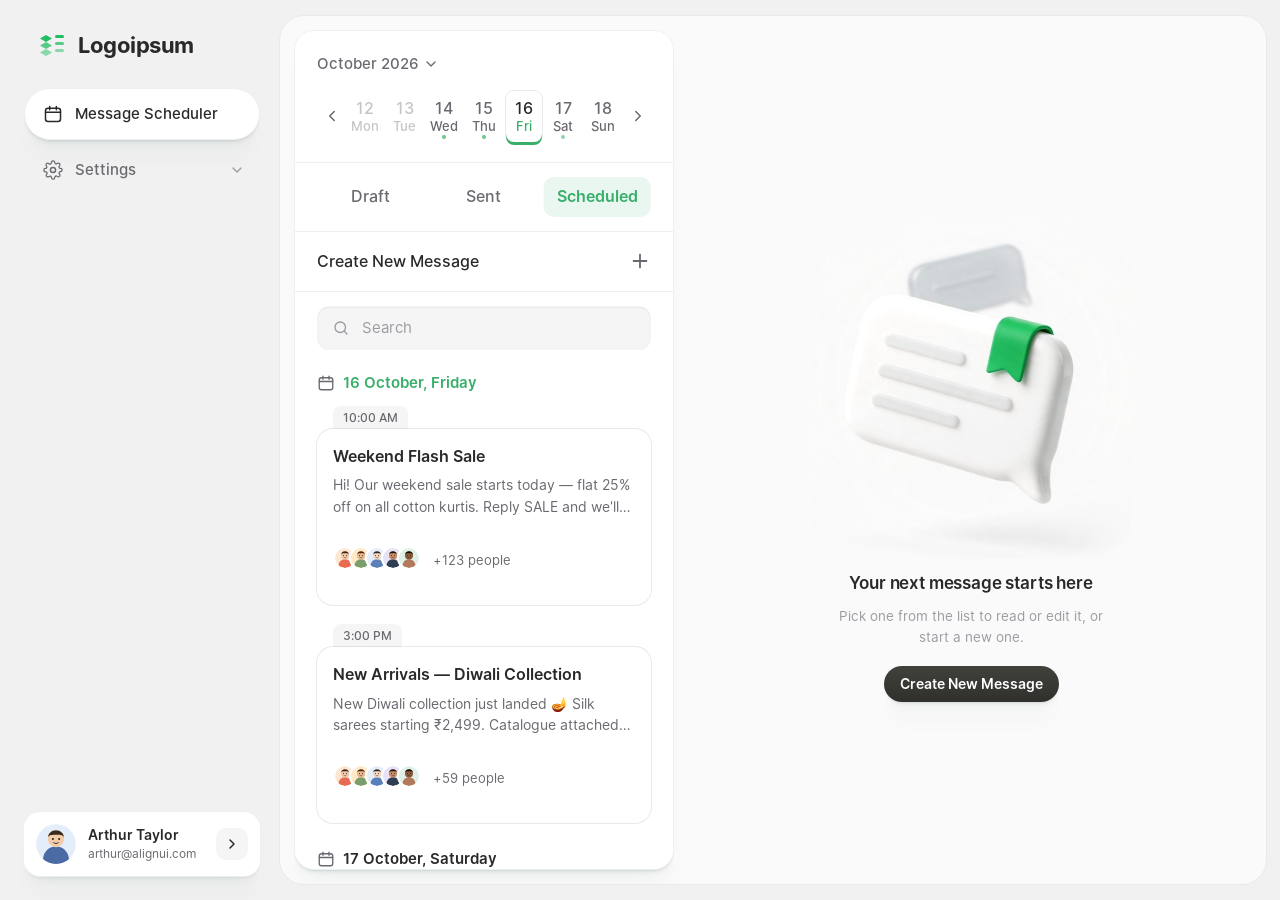
==== commit c9eb2489: "Trim General to four rows Drops Workspace URL and Week starts on, and Support email becomes Email.  " ====
--- a/index.html
+++ b/index.html
@@ -525,20 +525,7 @@
 
           <div class="setrow">
             <div class="setrow__label">
-              <span class="setrow__name">Workspace URL</span>
-              <span class="setrow__hint">Where your team signs in.</span>
-            </div>
-            <div class="setrow__control">
-              <span class="inp inp--prefixed">
-                <span class="inp__prefix">app.logoipsum.com/</span>
-                <input type="text" id="genSlug" value="meera-boutique" />
-              </span>
-            </div>
-          </div>
-
-          <div class="setrow">
-            <div class="setrow__label">
-              <span class="setrow__name">Support email</span>
+              <span class="setrow__name">Email</span>
               <span class="setrow__hint">Replies and receipts go here.</span>
             </div>
             <div class="setrow__control">
@@ -576,17 +563,6 @@
             </div>
           </div>
 
-          <div class="setrow">
-            <div class="setrow__label">
-              <span class="setrow__name">Week starts on</span>
-            </div>
-            <div class="setrow__control">
-              <div class="segchips" role="radiogroup" aria-label="Week starts on">
-                <button class="segchip is-on" type="button" role="radio" aria-checked="true">Monday</button>
-                <button class="segchip" type="button" role="radio" aria-checked="false">Sunday</button>
-              </div>
-            </div>
-          </div>
         </div>
 
         <div class="setfoot">
--- a/css/settings.css
+++ b/css/settings.css
@@ -119,17 +119,6 @@
   background-image:url("data:image/svg+xml;utf8,<svg xmlns='http://www.w3.org/2000/svg' viewBox='0 0 24 24' fill='none'><path d='m6 9 6 6 6-6' stroke='%236A6970' stroke-width='2' stroke-linecap='round' stroke-linejoin='round'/></svg>");
   background-repeat:no-repeat; background-position:right 9px center; background-size:15px; }
 
-.inp--prefixed{ padding:0; overflow:hidden; }
-.inp__prefix{
-  display:grid;
-  place-items:center;
-  height:100%;
-  padding:0 2px 0 11px;
-  font-size:12.5px;
-  color:var(--text-faint);
-  white-space:nowrap;
-}
-.inp--prefixed input,
 .inp--peek input{
   flex:1;
   min-width:0;
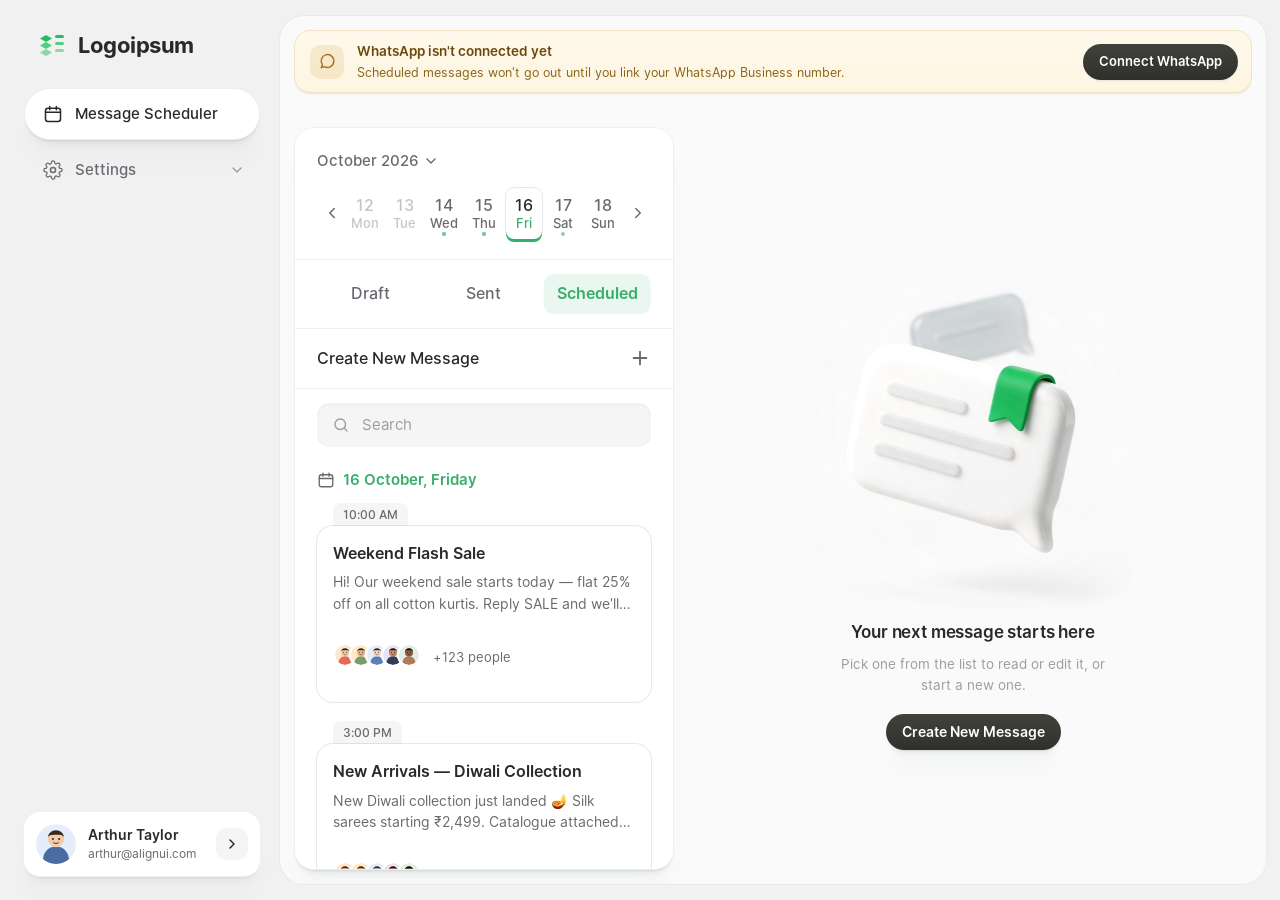
==== commit a7a45d71: "Warn across the app while WhatsApp is unconnected A banner spans the top of the workspace whenever n" ====
--- a/index.html
+++ b/index.html
@@ -93,6 +93,23 @@
 
   <!-- --------------------------- WORKSPACE --------------------------- -->
   <main class="workspace">
+
+    <!-- Nothing can send without a connected number, so this states the
+         consequence rather than just the fact, and cannot be dismissed. -->
+    <div class="wabanner" id="waBanner" role="status">
+      <span class="wabanner__icon" aria-hidden="true">
+        <svg viewBox="0 0 24 24" fill="none">
+          <path d="M20 11.5a8 8 0 0 1-11.9 7L4 20l1.6-4A8 8 0 1 1 20 11.5Z" stroke="currentColor" stroke-width="1.8" stroke-linejoin="round"/>
+        </svg>
+      </span>
+      <div class="wabanner__text">
+        <span class="wabanner__title">WhatsApp isn't connected yet</span>
+        <span class="wabanner__body">Scheduled messages won't go out until you link your WhatsApp Business number.</span>
+      </div>
+      <button class="wabanner__btn" type="button" id="waBannerBtn">Connect WhatsApp</button>
+    </div>
+
+    <div class="workspace__body">
 
     <!-- ......................... SCHEDULE PANEL ........................ -->
     <section class="panel" aria-label="Campaigns">
--- a/css/styles.css
+++ b/css/styles.css
@@ -301,17 +301,90 @@
 }
 
 /* ------------------------------------------------------------ workspace */
+/* A column now: the connection banner sits above the panel/composer row so
+   it spans the whole workspace rather than one column of it. */
 .workspace{
   flex:1;
   min-width:0;
   display:flex;
-  gap:24px;
+  flex-direction:column;
   padding:14px;
   background:var(--bg-workspace);
   border-radius:var(--r-2xl);
   box-shadow:0 0 0 1px rgba(16,24,40,.03);
   overflow:hidden;
 }
+.workspace__body{
+  flex:1;
+  min-height:0;
+  display:flex;
+  gap:24px;
+}
+
+/* ------------------------------------------------- connection banner */
+/* Amber, not green: green is this product's "fine" and this is not fine.
+   Not dismissible either — hiding it would hide the reason nothing sends. */
+.wabanner{
+  display:flex;
+  align-items:center;
+  gap:13px;
+  margin-bottom:14px;
+  padding:12px 14px 12px 16px;
+  background:linear-gradient(180deg, #FFF9EC 0%, #FEF5E1 100%);
+  border-radius:var(--r-lg);
+  box-shadow:inset 0 0 0 1px rgba(180,120,20,.16), var(--sh-sm);
+  animation:banner-in .34s cubic-bezier(.2,.7,.3,1) both;
+}
+.wabanner[hidden]{ display:none; }
+@keyframes banner-in{
+  from{ opacity:0; transform:translateY(-6px); }
+  to  { opacity:1; transform:none; }
+}
+.wabanner__icon{
+  display:grid; place-items:center;
+  width:34px; height:34px; flex:0 0 34px;
+  border-radius:10px;
+  background:rgba(196,132,22,.13);
+  color:#A9741A;
+}
+.wabanner__icon svg{ width:19px; height:19px; }
+.wabanner__text{ min-width:0; }
+.wabanner__title{
+  display:block;
+  font-size:13.5px;
+  font-weight:600;
+  color:#6B4A0C;
+}
+.wabanner__body{
+  display:block;
+  margin-top:2px;
+  font-size:12.5px;
+  line-height:1.4;
+  color:#8A6417;
+}
+.wabanner__btn{
+  margin-left:auto;
+  flex:0 0 auto;
+  height:36px;
+  padding:0 16px;
+  border:0;
+  border-radius:var(--r-pill);
+  background:var(--btn-dark);
+  box-shadow:var(--sh-sm);
+  font:inherit;
+  font-size:13px;
+  font-weight:600;
+  color:#fff;
+  cursor:pointer;
+  transition:filter .15s ease;
+}
+.wabanner__btn:hover{ filter:brightness(1.14); }
+
+@media (max-width:900px){
+  .wabanner{ flex-wrap:wrap; }
+  .wabanner__btn{ margin-left:47px; }
+}
+@media (prefers-reduced-motion: reduce){ .wabanner{ animation:none; } }
 
 /* ------------------------------------------------------- schedule panel */
 .panel{
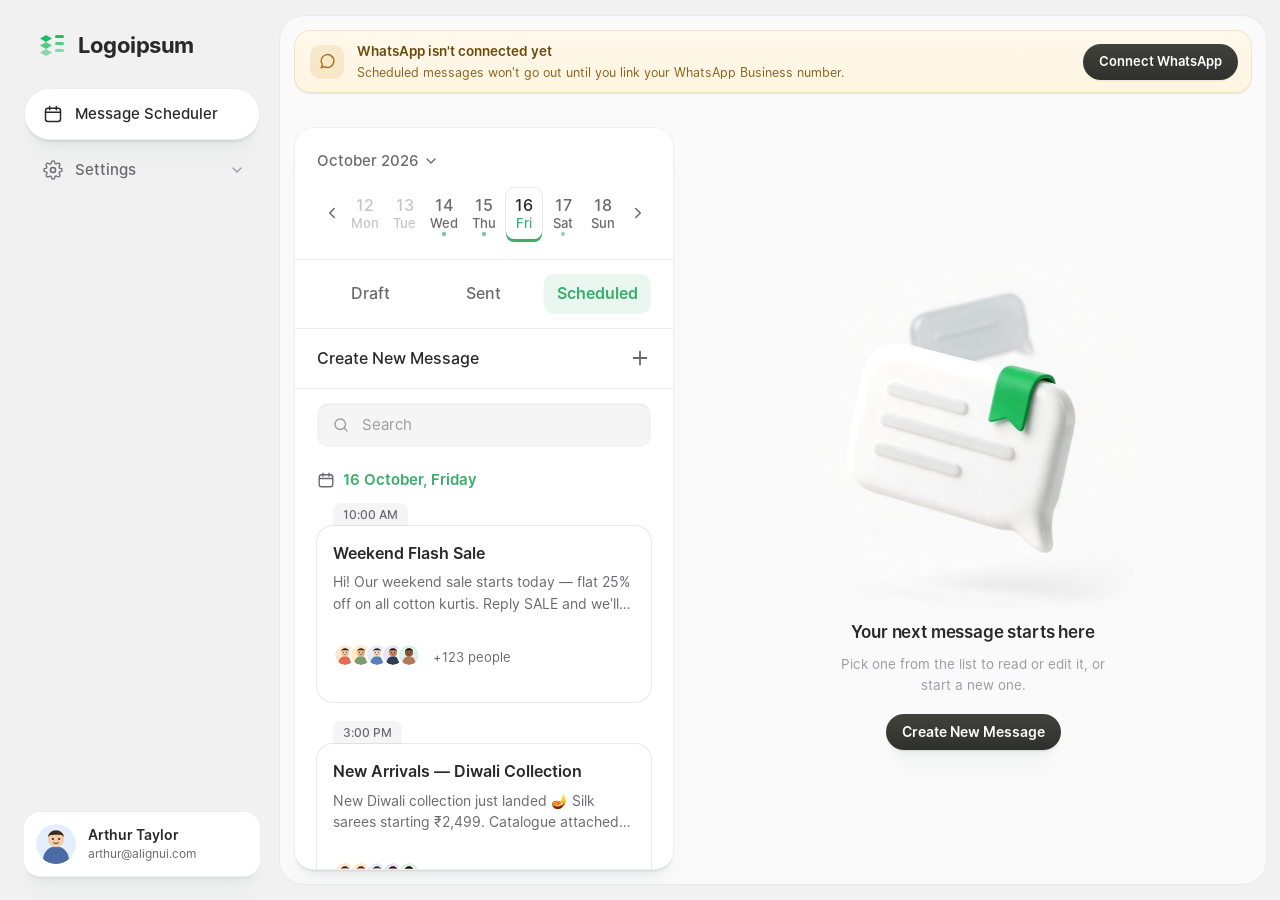
==== commit 727644c9: "Add a profile picture to General, drop the account chevron The picture is a real upload, not a place" ====
--- a/index.html
+++ b/index.html
@@ -81,9 +81,6 @@
       <span class="account__meta">
         <span class="account__name">Arthur Taylor</span>
         <span class="account__mail">arthur@alignui.com</span>
-      </span>
-      <span class="account__chevron" aria-hidden="true">
-        <svg viewBox="0 0 24 24" fill="none"><path d="m9 6 6 6-6 6" stroke="currentColor" stroke-width="2.2" stroke-linecap="round" stroke-linejoin="round"/></svg>
       </span>
     </button>
 
@@ -532,6 +529,25 @@
         <div class="setcard">
           <div class="setrow">
             <div class="setrow__label">
+              <span class="setrow__name">Profile picture</span>
+              <span class="setrow__hint">Square image, at least 200&times;200. JPG, PNG or WebP, up to 2&nbsp;MB.</span>
+            </div>
+            <div class="setrow__control setrow__control--end">
+              <div class="avataredit">
+                <span class="avataredit__pic">
+                  <img id="genAvatarImg" src="assets/avatar-arthur.svg" alt="Current profile picture" />
+                </span>
+                <span class="avataredit__acts">
+                  <button class="btn-sm" type="button" id="genAvatarPick">Upload</button>
+                  <button class="linkbtn linkbtn--quiet" type="button" id="genAvatarClear">Remove</button>
+                </span>
+                <input type="file" id="genAvatarInput" accept="image/png,image/jpeg,image/webp" hidden />
+              </div>
+            </div>
+          </div>
+
+          <div class="setrow">
+            <div class="setrow__label">
               <span class="setrow__name">Business name</span>
               <span class="setrow__hint">Shown to customers as the sender.</span>
             </div>
--- a/css/styles.css
+++ b/css/styles.css
@@ -261,16 +261,6 @@
 .account__meta{ display:flex; flex-direction:column; min-width:0; }
 .account__name{ font-size:14px; font-weight:600; color:var(--text-strong); }
 .account__mail{ font-size:12px; color:var(--text-muted); overflow:hidden; text-overflow:ellipsis; white-space:nowrap; }
-.account__chevron{
-  margin-left:auto;
-  flex:0 0 32px;
-  width:32px; height:32px;
-  display:grid; place-items:center;
-  background:var(--bg-subtle);
-  border-radius:var(--r-sm);
-  color:var(--text-strong);
-}
-.account__chevron svg{ width:16px; height:16px; }
 
 /* A screen that does not exist yet says so, rather than swallowing the
    click and leaving the nav highlighted over the same view. */
@@ -296,8 +286,7 @@
   to  { opacity:1; transform:none; }
 }
 @media (prefers-reduced-motion: reduce){
-  .toast, .accountmenu{ animation:none; }
-  .account__chevron svg{ transition:none; }
+  .toast{ animation:none; }
 }
 
 /* ------------------------------------------------------------ workspace */
--- a/css/settings.css
+++ b/css/settings.css
@@ -251,6 +251,37 @@
   color:var(--brand);
 }
 .linkbtn:hover{ text-decoration:underline; text-underline-offset:2px; }
+.linkbtn--quiet{ color:var(--text-muted); }
+.linkbtn--quiet:hover{ color:#C7452F; }
+
+/* small solid button, for controls that sit inside a settings row */
+.btn-sm{
+  height:30px;
+  padding:0 12px;
+  border:0;
+  border-radius:var(--r-pill);
+  background:var(--btn-dark);
+  box-shadow:var(--sh-sm);
+  font:inherit;
+  font-size:12.5px;
+  font-weight:600;
+  color:#fff;
+  cursor:pointer;
+  transition:filter .15s ease;
+}
+.btn-sm:hover{ filter:brightness(1.14); }
+
+/* ------------------------------------------------------ avatar editor */
+.avataredit{ display:flex; align-items:center; gap:13px; }
+.avataredit__pic{
+  width:52px; height:52px; flex:0 0 52px;
+  border-radius:50%;
+  overflow:hidden;
+  background:var(--bg-subtle);
+  box-shadow:0 0 0 1px var(--line), inset 0 0 0 2px #fff;
+}
+.avataredit__pic img{ width:100%; height:100%; object-fit:cover; display:block; }
+.avataredit__acts{ display:flex; align-items:center; gap:10px; }
 
 .vh{
   position:absolute; width:1px; height:1px;
